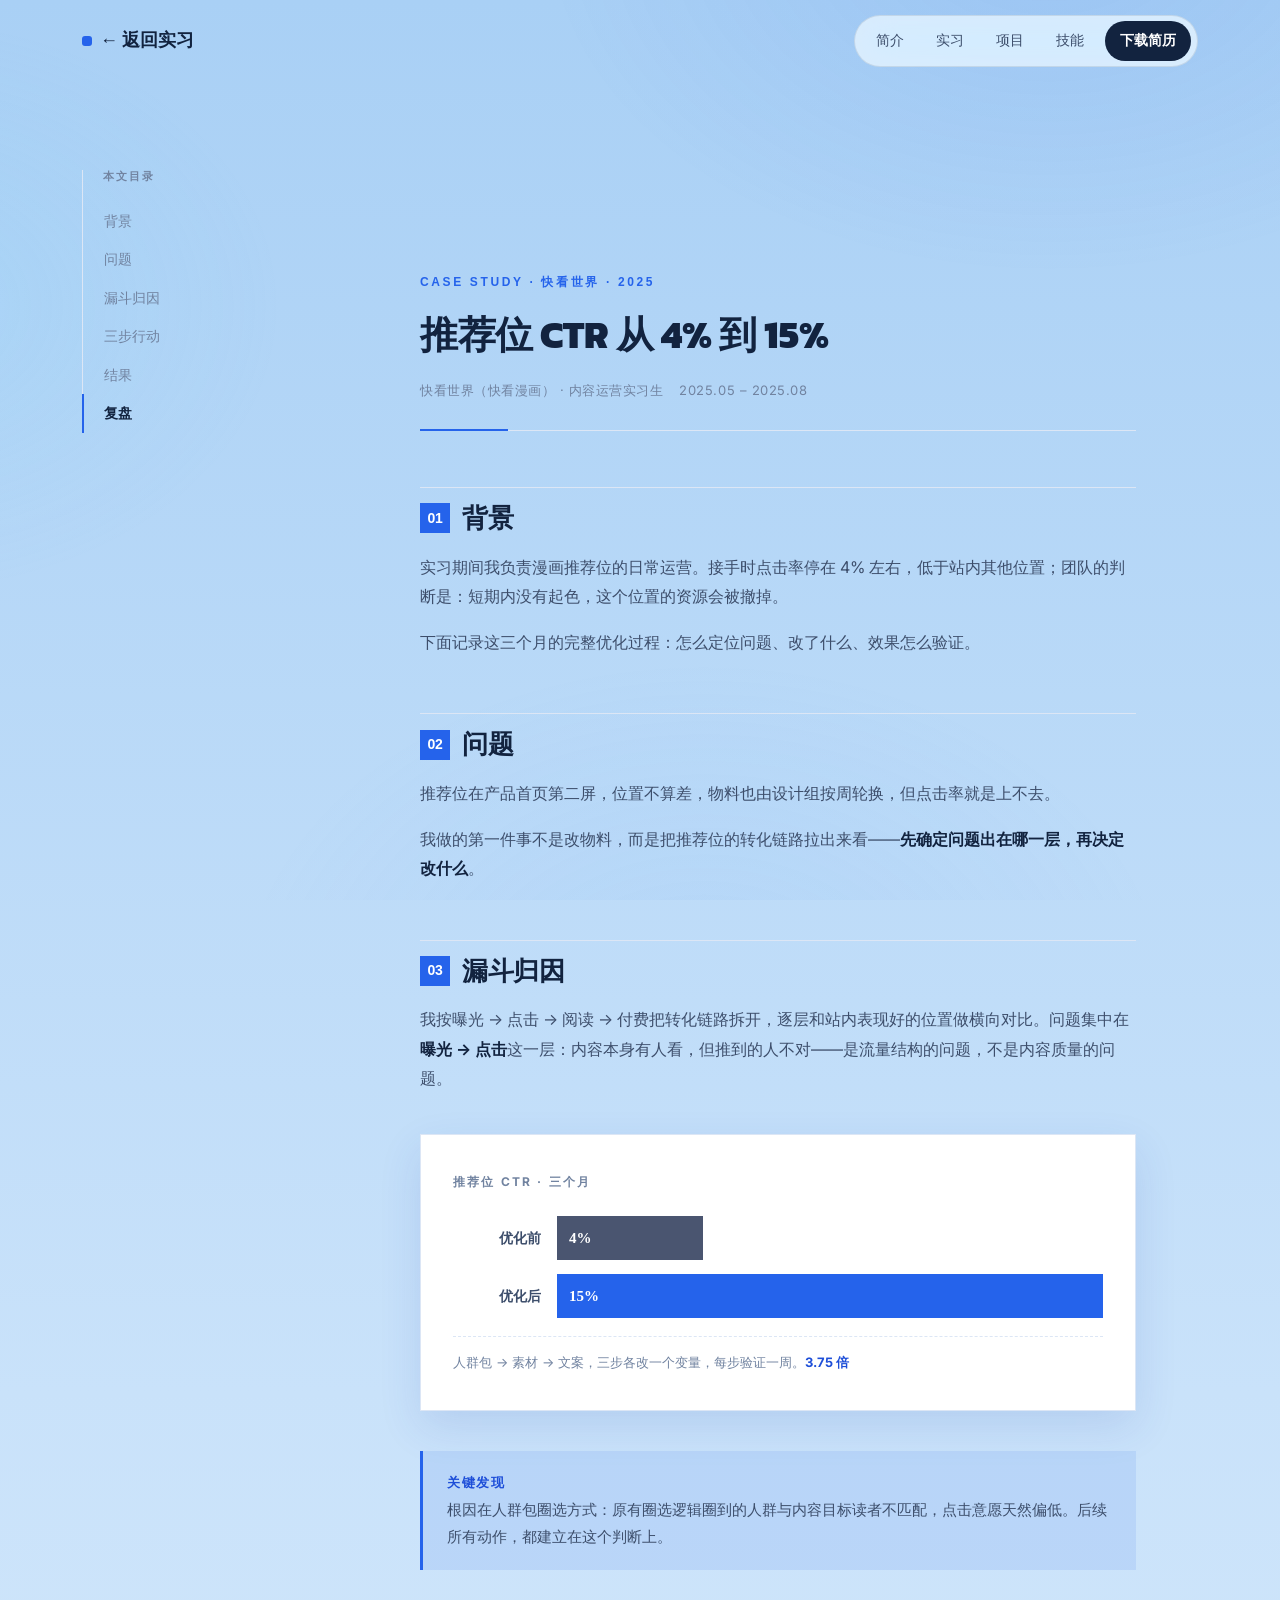
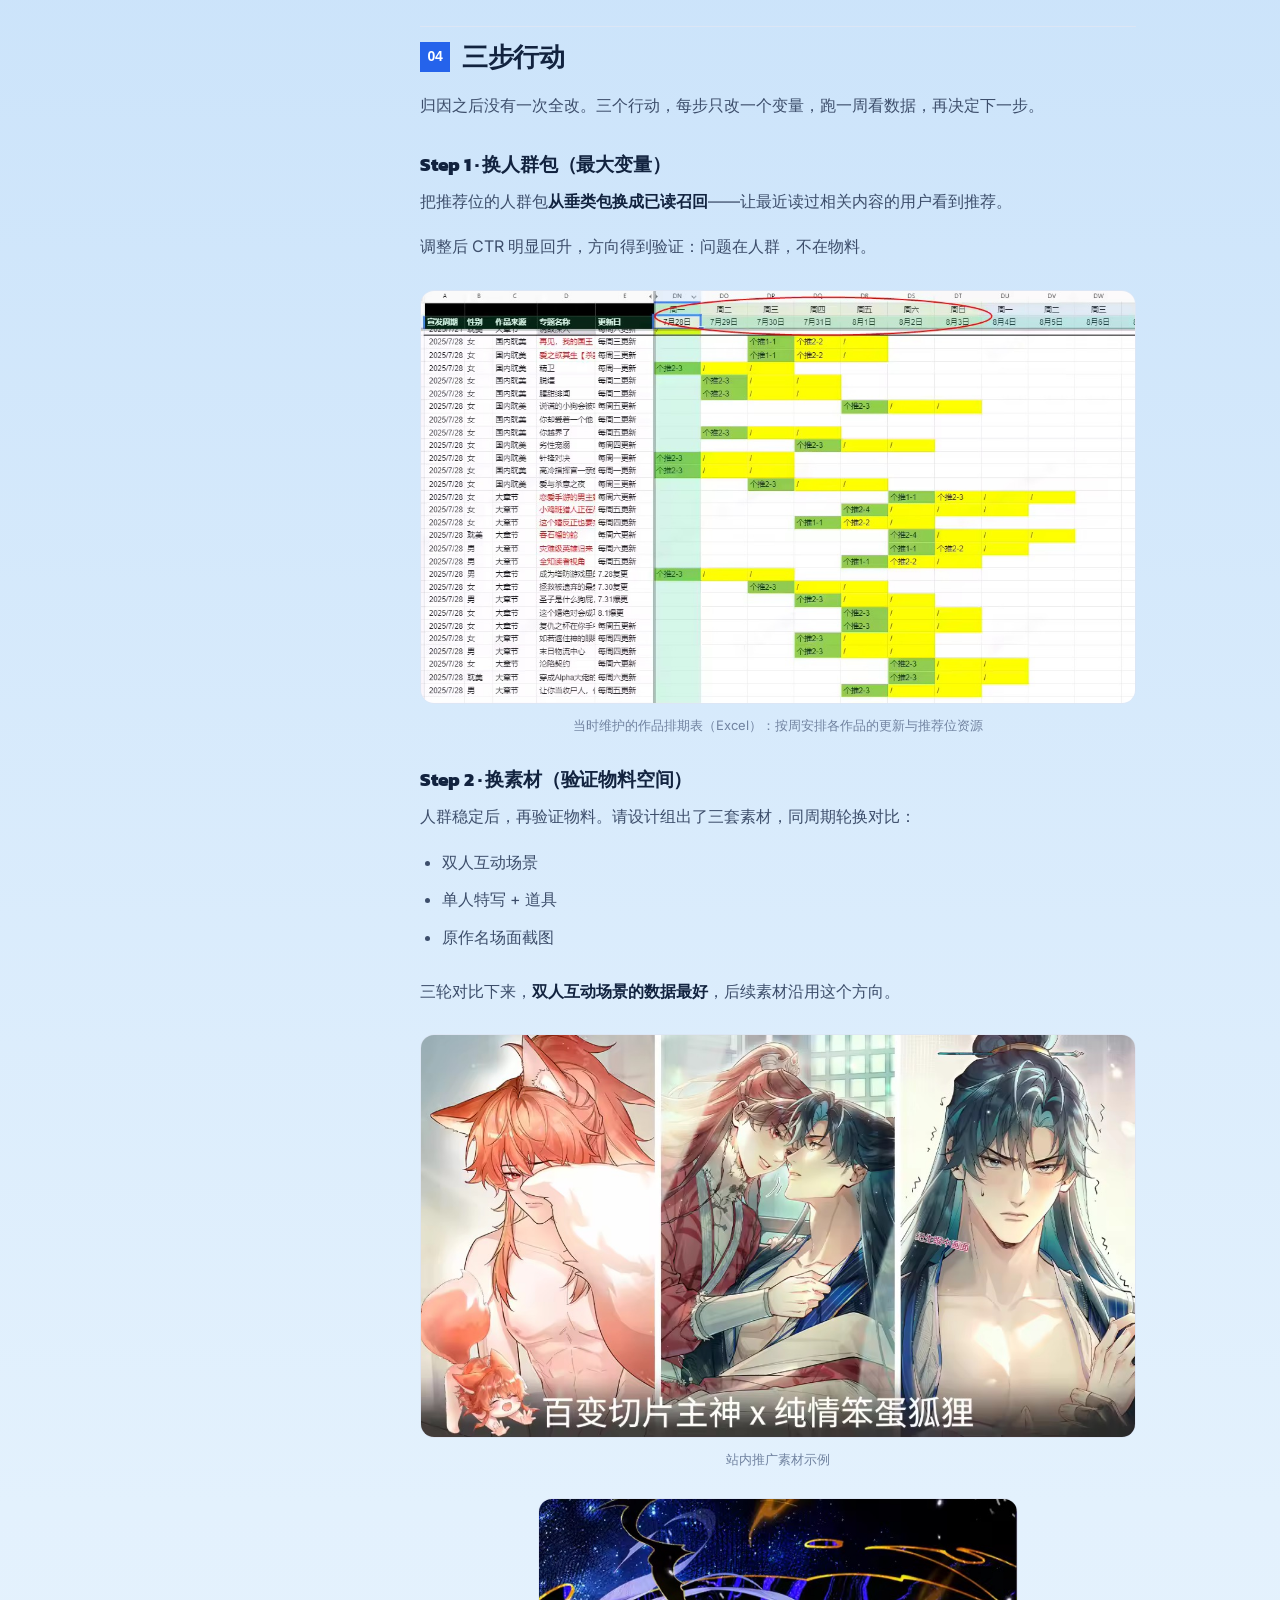
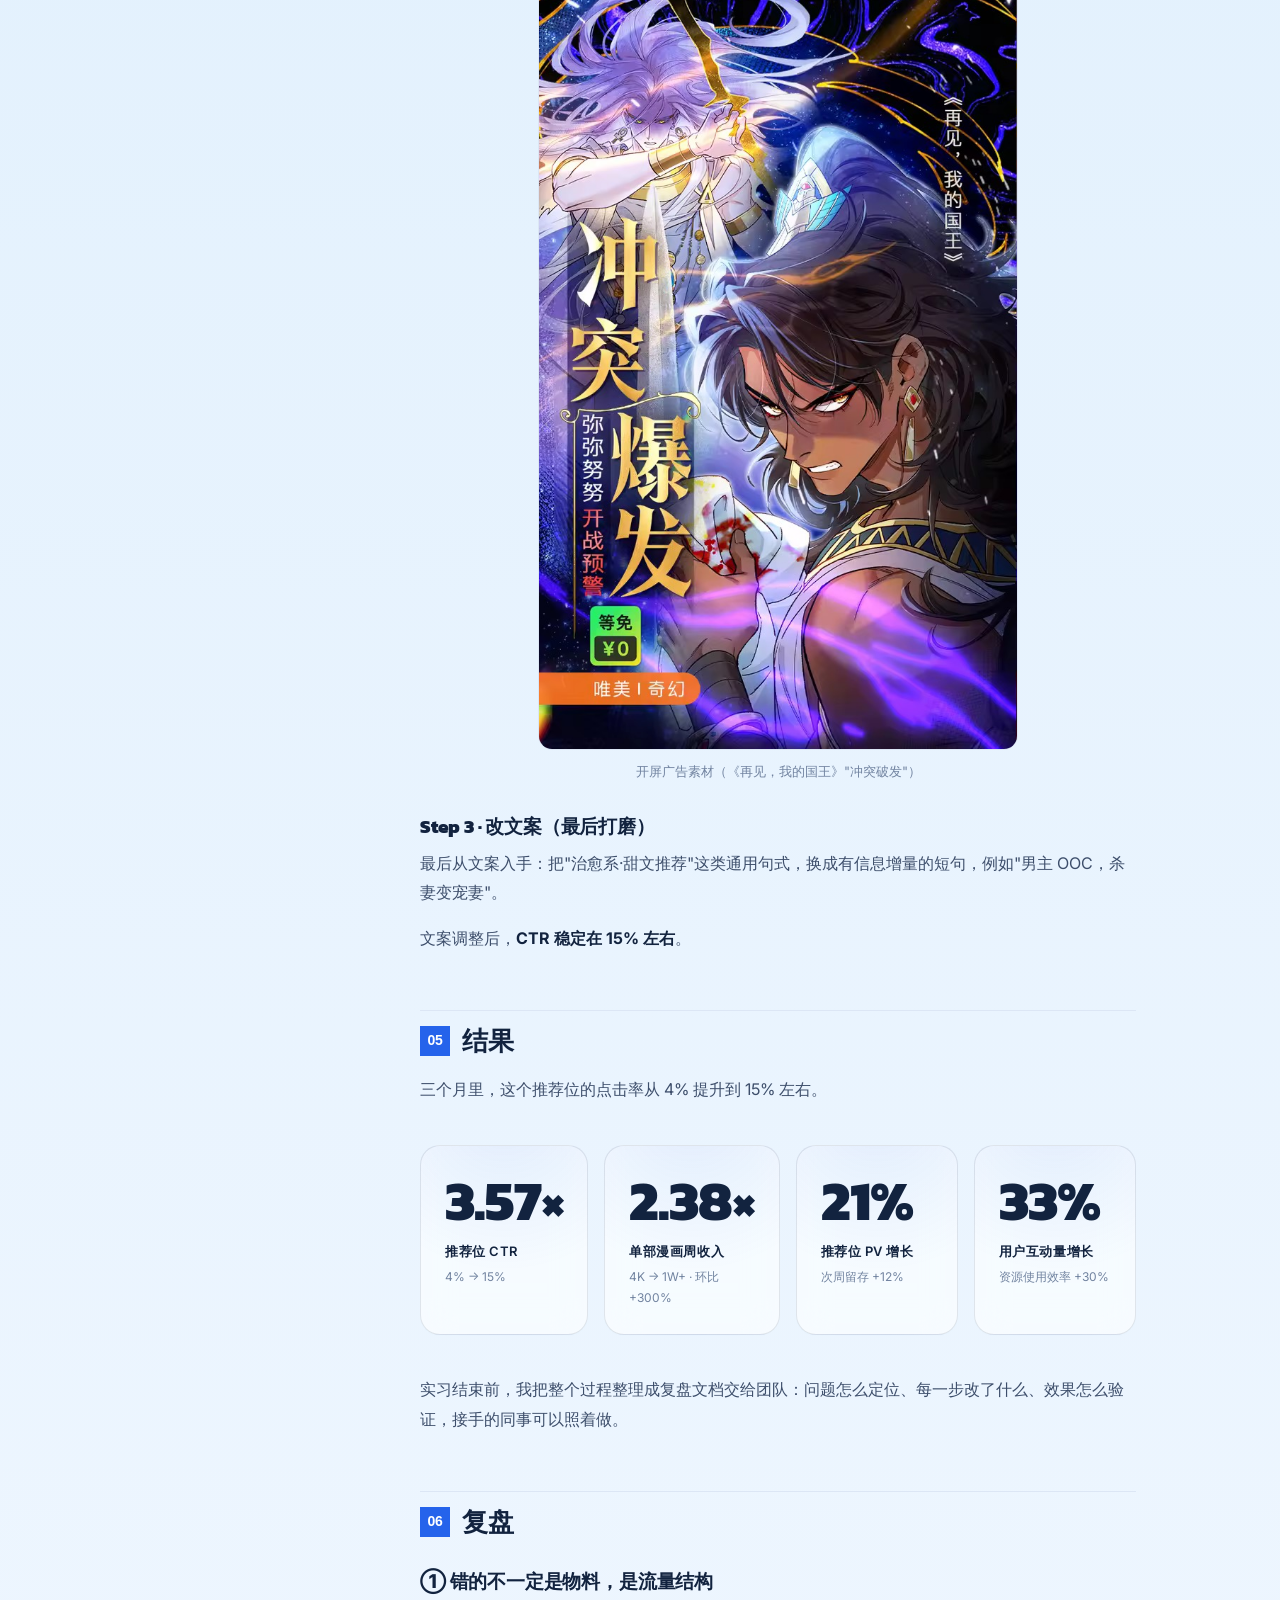
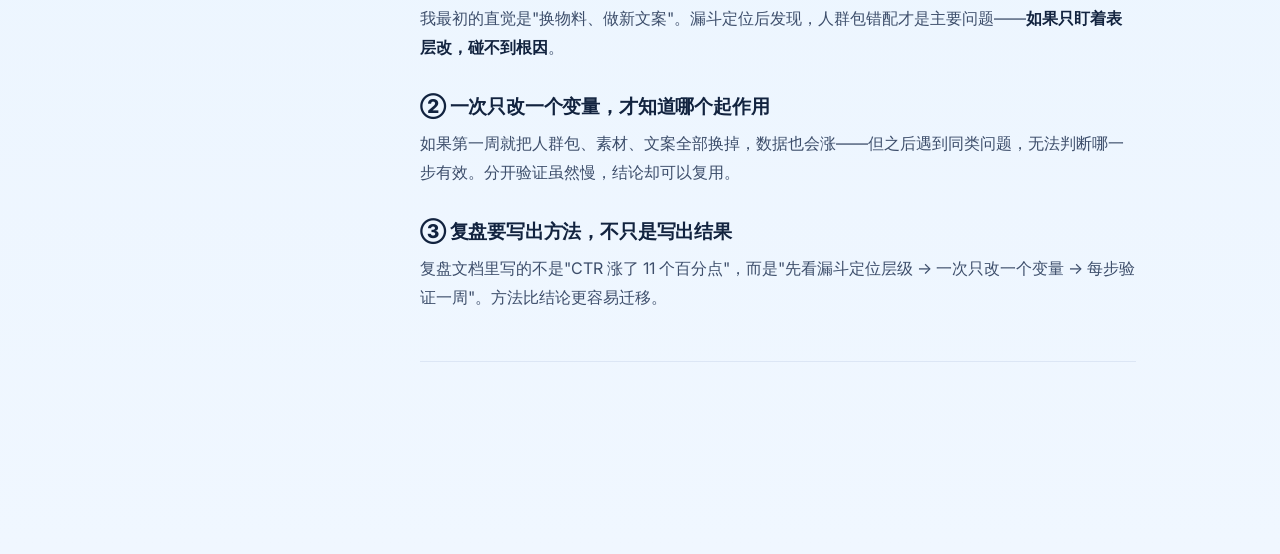
==== case-kuaikan.html @ 44ec9beb "Add files via upload" ====
<!DOCTYPE html>
<html lang="zh-CN">
<head>
<meta charset="UTF-8">
<meta name="viewport" content="width=device-width,initial-scale=1.0">
<title>快看 Case Study · 郭凯轩</title>
<meta name="description" content="把推荐位 CTR 从 4% 拉到 15%——完整的归因逻辑、三步行动与结果。">
<link rel="stylesheet" href="styles.css">
</head>
<body>

<div class="progress"><div class="progress-bar"></div></div>

<nav class="nav">
  <div class="wrap nav-inner">
    <a href="index.html#work" class="brand brand-back" title="返回实习">← 返回实习</a>
    <button class="menu-btn" aria-label="菜单">≡</button>
    <div class="nav-links">
      <a href="index.html">简介</a>
      <a href="index.html#work">实习</a>
      <a href="index.html#works">项目</a>
      <a href="index.html#skill">技能</a>
      <a href="resume/郭凯轩-武汉大学-27届.pdf" download>下载简历</a>
    </div>
  </div>
</nav>

<div class="article-with-aside">
  <aside class="toc">
    <h4>本文目录</h4>
    <a href="#context">背景</a>
    <a href="#problem">问题</a>
    <a href="#funnel">漏斗归因</a>
    <a href="#actions">三步行动</a>
    <a href="#result">结果</a>
    <a href="#reflection">复盘</a>
  </aside>

  <article class="article">
    <header>
      <span class="eyebrow">Case Study · 快看世界 · 2025</span>
      <h1>推荐位 CTR 从 4% 到 15%</h1>
      <div class="meta">
        <span>快看世界（快看漫画） · 内容运营实习生</span>
        <span>2025.05 – 2025.08</span>
      </div>
    </header>

    <section id="context">
      <h2><span class="section-num">01</span>背景</h2>
      <p>实习期间我负责漫画推荐位的日常运营。接手时点击率停在 4% 左右，低于站内其他位置；团队的判断是：短期内没有起色，这个位置的资源会被撤掉。</p>
      <p>下面记录这三个月的完整优化过程：怎么定位问题、改了什么、效果怎么验证。</p>
    </section>

    <section id="problem">
      <h2><span class="section-num">02</span>问题</h2>
      <p>推荐位在产品首页第二屏，位置不算差，物料也由设计组按周轮换，但点击率就是上不去。</p>
      <p>我做的第一件事不是改物料，而是把推荐位的转化链路拉出来看——<strong>先确定问题出在哪一层，再决定改什么</strong>。</p>
    </section>

    <section id="funnel">
      <h2><span class="section-num">03</span>漏斗归因</h2>
      <p>我按曝光 → 点击 → 阅读 → 付费把转化链路拆开，逐层和站内表现好的位置做横向对比。问题集中在<strong>曝光 → 点击</strong>这一层：内容本身有人看，但推到的人不对——是流量结构的问题，不是内容质量的问题。</p>

      <div class="ctr-visual reveal">
        <div class="ctr-title">推荐位 CTR · 三个月</div>
        <div class="ctr-row">
          <div class="ctr-label">优化前</div>
          <div class="ctr-track"><div class="ctr-bar before"><span>4%</span></div></div>
        </div>
        <div class="ctr-row">
          <div class="ctr-label">优化后</div>
          <div class="ctr-track"><div class="ctr-bar after"><span>15%</span></div></div>
        </div>
        <div class="ctr-note">人群包 → 素材 → 文案，三步各改一个变量，每步验证一周。<b>3.75 倍</b></div>
      </div>

      <div class="callout">
        <strong>关键发现</strong>
        根因在人群包圈选方式：原有圈选逻辑圈到的人群与内容目标读者不匹配，点击意愿天然偏低。后续所有动作，都建立在这个判断上。
      </div>
    </section>

    <section id="actions">
      <h2><span class="section-num">04</span>三步行动</h2>
      <p>归因之后没有一次全改。三个行动，每步只改一个变量，跑一周看数据，再决定下一步。</p>

      <h3>Step 1 · 换人群包（最大变量）</h3>
      <p>把推荐位的人群包<strong>从垂类包换成已读召回</strong>——让最近读过相关内容的用户看到推荐。</p>
      <p>调整后 CTR 明显回升，方向得到验证：问题在人群，不在物料。</p>
      <div class="figure">
        <img src="assets/kuikan-excel.jpg" alt="作品排期表" data-zoom>
        <figcaption>当时维护的作品排期表（Excel）：按周安排各作品的更新与推荐位资源</figcaption>
      </div>

      <h3>Step 2 · 换素材（验证物料空间）</h3>
      <p>人群稳定后，再验证物料。请设计组出了三套素材，同周期轮换对比：</p>
      <ul>
        <li>双人互动场景</li>
        <li>单人特写 + 道具</li>
        <li>原作名场面截图</li>
      </ul>
      <p>三轮对比下来，<strong>双人互动场景的数据最好</strong>，后续素材沿用这个方向。</p>
      <div class="figure">
        <img src="assets/kuikan-1.jpg" alt="站内推广素材示例" data-zoom>
        <figcaption>站内推广素材示例</figcaption>
      </div>
      <div class="figure narrow">
        <img src="assets/kuikan-4.jpg" alt="开屏广告素材" data-zoom>
        <figcaption>开屏广告素材（《再见，我的国王》"冲突破发"）</figcaption>
      </div>

      <h3>Step 3 · 改文案（最后打磨）</h3>
      <p>最后从文案入手：把"治愈系·甜文推荐"这类通用句式，换成有信息增量的短句，例如"男主 OOC，杀妻变宠妻"。</p>
      <p>文案调整后，<strong>CTR 稳定在 15% 左右</strong>。</p>
    </section>

    <section id="result">
      <h2><span class="section-num">05</span>结果</h2>
      <p>三个月里，这个推荐位的点击率从 4% 提升到 15% 左右。</p>

      <div class="metrics reveal" style="margin:40px 0">
        <div class="metric">
          <div class="num"><span class="count" data-target="3.75" data-suffix="×">0</span></div>
          <div class="label">推荐位 CTR</div>
          <div class="sub">4% → 15%</div>
        </div>
        <div class="metric">
          <div class="num"><span class="count" data-target="2.5" data-suffix="×">0</span></div>
          <div class="label">单部漫画周收入</div>
          <div class="sub">4K → 1W+ · 环比 +300%</div>
        </div>
        <div class="metric">
          <div class="num"><span class="count" data-target="22" data-suffix="%">0</span></div>
          <div class="label">推荐位 PV 增长</div>
          <div class="sub">次周留存 +12%</div>
        </div>
        <div class="metric">
          <div class="num"><span class="count" data-target="35" data-suffix="%">0</span></div>
          <div class="label">用户互动量增长</div>
          <div class="sub">资源使用效率 +30%</div>
        </div>
      </div>

      <p>实习结束前，我把整个过程整理成复盘文档交给团队：问题怎么定位、每一步改了什么、效果怎么验证，接手的同事可以照着做。</p>
    </section>

    <section id="reflection">
      <h2><span class="section-num">06</span>复盘</h2>

      <h3>① 错的不一定是物料，是流量结构</h3>
      <p>我最初的直觉是"换物料、做新文案"。漏斗定位后发现，人群包错配才是主要问题——<strong>如果只盯着表层改，碰不到根因</strong>。</p>

      <h3>② 一次只改一个变量，才知道哪个起作用</h3>
      <p>如果第一周就把人群包、素材、文案全部换掉，数据也会涨——但之后遇到同类问题，无法判断哪一步有效。分开验证虽然慢，结论却可以复用。</p>

      <h3>③ 复盘要写出方法，不只是写出结果</h3>
      <p>复盘文档里写的不是"CTR 涨了 11 个百分点"，而是"先看漏斗定位层级 → 一次只改一个变量 → 每步验证一周"。方法比结论更容易迁移。</p>

      <hr class="hr">
    </section>
  </article>
</div>

<!-- Lightbox -->
<div class="lb" id="lightbox">
  <button class="lb-close" aria-label="关闭">×</button>
  <img id="lightbox-img" src="" alt="">
</div>

<script src="script.js"></script>
</body>
</html>
---- styles.css ----
/* 郭凯轩 作品集 · 暗色高端风 v3（参考 dark portfolio：#0C0C0C + 亮蓝强调 + 毛玻璃弹窗） */
@import url('https://fonts.googleapis.com/css2?family=Inter:wght@300;400;500;600;700;800;900&family=Kanit:wght@600;700;800;900&family=Instrument+Serif:ital@0;1&display=swap');
@property --beam-angle{syntax:'<angle>';initial-value:0deg;inherits:false}
:root{
  --paper:#0C0C0C;
  --paper-2:#141416;
  --card:#141416;
  --card-border:#26262A;
  --ink:#F3F4F6;
  --ink-soft:#C9CED6;
  --muted:#9CA3AF;
  --rule:#26262A;
  --rule-strong:#3A3D45;
  --accent:#3B82F6;
  --accent-ink:#8AB4F8;
  --accent-soft:rgba(59,130,246,.12);
  --highlight:rgba(59,130,246,.28);
  --shadow:0 16px 40px rgba(0,0,0,.55);
  --max:1180px;
  --serif: Georgia, 'Times New Roman', 'Songti SC', 'STSong', 'SimSun', serif;
  --sans: -apple-system, BlinkMacSystemFont, 'PingFang SC', 'Microsoft YaHei', 'Segoe UI', Roboto, sans-serif;
}
*{box-sizing:border-box;margin:0;padding:0}
html{scroll-behavior:smooth}
body{
  font-family:var(--sans);
  color:var(--ink);
  background:var(--paper);
  line-height:1.75;
  font-size:16px;
  -webkit-font-smoothing:antialiased;
  text-rendering:optimizeLegibility;
}
a{color:inherit;text-decoration:none}
img{display:block;max-width:100%}
::selection{background:var(--highlight);color:#fff}

/* 渐变大标题（kinetic typography） */
.gradient-heading{
  background:linear-gradient(180deg,#FFFFFF 0%,#8A99AD 100%);
  -webkit-background-clip:text;background-clip:text;
  -webkit-text-fill-color:transparent;color:transparent;
}

/* ─── 排版（中文字号收敛） ─── */
h1,h2,h3,h4{font-family:var(--serif);font-weight:700;line-height:1.25;color:var(--ink);letter-spacing:.01em}
h1{font-size:44px}
h2{font-size:30px}
h3{font-size:20px}
h4{font-size:17px;font-weight:600;letter-spacing:.02em}
p{margin:0 0 1em}
.eyebrow{font-family:var(--sans);font-size:12px;letter-spacing:.22em;text-transform:uppercase;color:var(--accent);font-weight:600}
.section-num{
  display:inline-flex;align-items:center;justify-content:center;
  width:28px;height:28px;background:var(--accent);color:#fff;
  font-family:var(--sans);font-size:13px;font-weight:700;
  margin-right:12px;vertical-align:2px;flex-shrink:0;
}
.article h2 .section-num{width:30px;height:30px;font-size:14px}
.hr{height:1px;background:var(--rule);border:0;margin:48px 0}
.footnote{font-size:13px;color:var(--muted);line-height:1.6}
em.k{font-style:normal;background:var(--highlight);padding:0 4px}

/* ─── 容器 ─── */
.wrap{max-width:var(--max);margin:0 auto;padding:0 32px}
.section{padding:88px 0}
.section-tight{padding:56px 0}

/* ─── 导航 ─── */
.nav{
  position:sticky;top:0;z-index:100;
  background:rgba(250,249,246,.92);
  backdrop-filter:saturate(160%) blur(10px);
  -webkit-backdrop-filter:saturate(160%) blur(10px);
  border-bottom:1px solid var(--rule);
}
.nav-inner{display:flex;align-items:center;justify-content:space-between;height:60px}
.brand{font-family:var(--serif);font-size:18px;font-weight:700;letter-spacing:-0.01em;display:flex;align-items:center;gap:8px}
.brand::before{content:'';width:10px;height:10px;background:var(--accent);display:inline-block}
.brand small{font-family:var(--sans);font-size:11px;color:var(--muted);letter-spacing:.2em;text-transform:uppercase;font-weight:500}
.nav-links{display:flex;align-items:center;gap:4px}
.nav-links a,.nav-links .resume-btn{
  font-size:14px;padding:8px 14px;color:var(--ink-soft);
  border-bottom:2px solid transparent;transition:all .15s;
  font-family:var(--sans);background:transparent;cursor:pointer;
}
.nav-links a:hover,.nav-links a.active{color:var(--ink);border-bottom-color:var(--accent)}
.nav-links .resume-btn:hover{color:var(--accent)}
.dropdown{position:relative}
.dropdown-menu{
  position:absolute;top:100%;right:0;min-width:200px;
  background:#fff;border:1px solid var(--rule);
  padding:8px 0;display:none;box-shadow:var(--shadow);
}
.dropdown:hover .dropdown-menu,.dropdown.open .dropdown-menu{display:block}
.dropdown-menu a{display:flex;justify-content:space-between;padding:10px 16px;font-size:14px;color:var(--ink-soft);border:0}
.dropdown-menu a:hover{background:var(--paper-2);color:var(--ink)}
.dropdown-menu small{color:var(--muted)}
.menu-btn{display:none;font-size:22px;background:transparent;border:0;color:var(--ink);cursor:pointer;padding:8px}

/* ─── Hero ─── */
.hero{padding:104px 0 72px;position:relative;overflow:hidden}
/* 光影：右上淡蓝光晕 + 左下细网格线 */
.hero::before{
  content:'';position:absolute;top:-180px;right:-120px;width:560px;height:560px;
  background:radial-gradient(circle,rgba(29,78,216,.10) 0%,rgba(29,78,216,.04) 45%,transparent 70%);
  pointer-events:none;
}
.hero::after{
  content:'';position:absolute;bottom:0;left:0;width:300px;height:200px;
  background-image:linear-gradient(var(--rule) 1px,transparent 1px),linear-gradient(90deg,var(--rule) 1px,transparent 1px);
  background-size:28px 28px;opacity:.5;pointer-events:none;
  mask-image:linear-gradient(45deg,#000,transparent 75%);
  -webkit-mask-image:linear-gradient(45deg,#000,transparent 75%);
}
.hero-grid{display:grid;grid-template-columns:1.4fr 1fr;gap:80px;align-items:end;position:relative;z-index:1}
.hero h1{font-size:64px;line-height:1.12;margin:18px 0 24px}
.hero h1 em{font-style:normal;color:var(--accent)}
.hero-lead{font-size:18px;color:var(--ink-soft);max-width:560px;line-height:1.7}
.hero-meta{display:flex;flex-wrap:wrap;gap:24px;margin-top:40px;font-size:13px;color:var(--muted)}
.hero-meta span{display:flex;align-items:center;gap:6px}
.hero-dot{width:6px;height:6px;background:var(--accent);display:inline-block}
.hero-photo{
  aspect-ratio:3/4;background:#fff;
  border:1px solid var(--rule);
  position:relative;z-index:1;
}
/* 色块：照片右下偏移的蓝色块 */
.hero-photo::after{content:'';position:absolute;right:-14px;bottom:-14px;width:56%;height:56%;background:var(--accent-soft);border:1px solid rgba(29,78,216,.25);z-index:-1}
.hero-photo img{width:100%;height:100%;object-fit:contain;background:#fff}
.hero-photo .caption{position:absolute;left:12px;bottom:12px;font-size:11px;letter-spacing:.18em;text-transform:uppercase;color:#fff;background:rgba(28,28,28,.72);padding:4px 8px;z-index:3}

/* ─── Hero 大字排版（参考 massive title 风格） ─── */
.hero-hi{text-align:center;font-size:13px;letter-spacing:.14em;color:var(--muted);margin-bottom:10px}
.hero-massive{position:relative;text-align:center;padding-bottom:130px;margin-top:8px}
.hero-massive h1{margin:0;line-height:1;letter-spacing:-.02em;font-weight:900}
.hm-solid{display:block;font-size:clamp(40px,7.2vw,92px);color:var(--ink);position:relative;z-index:3}
.hm-outline{display:block;font-size:clamp(40px,7.2vw,92px);color:transparent;-webkit-text-stroke:2px rgba(28,28,28,.5);position:relative;z-index:1;margin-top:4px}
.hm-photo-wrap{position:absolute;left:0;right:0;bottom:-24px;display:flex;justify-content:center;z-index:4}
.hero-massive .hero-photo{width:clamp(200px,22vw,280px);margin:0}
.hero-massive .hero-photo::after{display:none}
.hero-massive .hero-photo .caption{display:none}
.hero-sides{display:grid;grid-template-columns:1fr auto 1fr;gap:32px;align-items:end;margin-top:56px}
.hs-label{display:block;font-family:var(--sans);font-size:11px;letter-spacing:.18em;text-transform:uppercase;color:var(--accent);font-weight:700;margin-bottom:10px}
.hs-col p{font-size:14px;color:var(--ink-soft);line-height:1.75}
.hs-right{text-align:right}
.hs-cta{display:flex;gap:12px;padding-bottom:2px}
.btn-solid{display:inline-block;padding:12px 26px;background:var(--ink);color:#fff;font-size:14px;font-weight:600;text-decoration:none;transition:all .2s}
.btn-solid:hover{background:var(--accent);border-color:var(--accent)}
.btn-ghost{display:inline-block;padding:12px 26px;border:1px solid var(--ink);color:var(--ink);font-size:14px;font-weight:600;text-decoration:none;transition:all .2s;background:#fff}
.btn-ghost:hover{background:var(--ink);color:#fff}
@media(max-width:900px){
  .hero-massive{padding-bottom:0}
  .hm-photo-wrap{position:static;margin-top:8px}
  .hero-massive .hero-photo{margin:0 auto}
  .hero-sides{grid-template-columns:1fr;gap:20px;margin-top:40px;justify-items:center;text-align:center}
  .hs-right{text-align:center}
}

/* ─── 数据卡片 ─── */
.metrics{display:grid;grid-template-columns:repeat(4,1fr);gap:0;border-top:2px solid var(--ink);border-bottom:1px solid var(--rule);margin:0;background:linear-gradient(180deg,rgba(29,78,216,.035),transparent 70%)}
.metric{padding:28px 24px;border-right:1px solid var(--rule)}
.metric:last-child{border-right:0}
.metric .num{font-family:var(--serif);font-size:52px;font-weight:700;line-height:1;color:var(--ink);letter-spacing:-0.02em}
.metric .num sup{font-size:22px;color:var(--accent);margin-left:2px;font-weight:600}
.metric .label{font-size:13px;color:var(--ink);margin-top:12px;letter-spacing:.04em;font-weight:600}
.metric .sub{font-size:12px;color:var(--muted);margin-top:4px}

/* ─── 章节标题 ─── */
.sec-head{margin-bottom:48px;display:grid;grid-template-columns:auto 1fr;gap:48px;align-items:end}
.sec-head .left{border-top:2px solid var(--ink);padding-top:18px;min-width:200px;position:relative}
.sec-head .left::before{content:'';position:absolute;top:-2px;left:0;width:64px;height:2px;background:var(--accent)}
.sec-head .left .eyebrow{display:block;margin-bottom:6px;color:var(--muted)}
.sec-head h2{font-size:34px;margin:0}
.sec-head .desc{color:var(--ink-soft);font-size:15px;max-width:520px}

/* ─── 时间线 ─── */
.timeline{border-top:1px solid var(--rule)}
.tl-item{display:grid;grid-template-columns:170px 1fr;gap:48px;padding:32px 0;border-bottom:1px solid var(--rule);position:relative}
.tl-item::before{content:'';position:absolute;left:0;top:0;bottom:-1px;width:3px;background:transparent;transition:background .25s}
.tl-item:hover::before{background:var(--accent)}
.tl-item .when{font-family:var(--serif);color:var(--muted);font-size:14px}
.tl-item .when strong{color:var(--ink);font-weight:600;display:block;font-size:16px}
.tl-item h3{margin-bottom:8px;font-size:21px}
.tl-item .role{font-size:13px;color:var(--accent);letter-spacing:.04em;margin-bottom:12px;font-weight:600}
.tl-item p{color:var(--ink-soft);font-size:15px}
.tl-cta{display:inline-flex;align-items:center;gap:8px;margin-top:14px;padding:9px 18px;border:1px solid var(--ink);background:#fff;font-size:13px;font-weight:600;color:var(--ink);font-family:var(--sans);transition:all .2s;cursor:pointer}
.tl-cta::after{content:'→';color:var(--accent);transition:transform .2s}
.tl-cta:hover{background:var(--ink);color:#fff}
.tl-cta:hover::after{color:#fff;transform:translateX(3px)}

/* ─── 弹窗浮层（卡片式内容） ─── */
.modal{position:fixed;inset:0;background:rgba(28,28,28,.55);z-index:210;display:none;align-items:center;justify-content:center;padding:24px}
.modal.open{display:flex}
.modal-card{background:var(--paper);border:1px solid var(--rule-strong);max-width:860px;width:100%;max-height:86vh;overflow-y:auto;box-shadow:0 24px 64px rgba(0,0,0,.28);position:relative}
.modal-close{position:absolute;top:14px;right:14px;width:36px;height:36px;border:1px solid var(--rule);background:#fff;font-size:18px;line-height:1;cursor:pointer;color:var(--ink);z-index:2;transition:all .15s}
.modal-close:hover{background:var(--ink);color:#fff}
.modal-head{padding:30px 34px 20px;border-bottom:1px solid var(--rule);padding-right:70px}
.modal-head .tag{font-size:11px;letter-spacing:.16em;text-transform:uppercase;color:var(--accent);font-weight:700}
.modal-head h3{font-size:23px;margin-top:8px;line-height:1.35}
.modal-body{padding:26px 34px 32px}
.m-label{margin:26px 0 10px;font-size:11px;letter-spacing:.16em;text-transform:uppercase;color:var(--accent);font-weight:700}
.modal-body>.m-label:first-child{margin-top:0}
.m-label + .m-grid{margin-top:0}
.m-card.wide{grid-column:1/-1}
.m-grid{display:grid;grid-template-columns:repeat(2,1fr);gap:12px}
.m-grid + .m-grid{margin-top:12px}
.m-card{border:1px solid var(--rule);background:#fff;padding:16px 18px}
.m-card .n{font-family:var(--serif);font-size:25px;font-weight:700;color:var(--accent);line-height:1.15;letter-spacing:-0.01em}
.m-card .t{font-size:14px;font-weight:600;margin-top:6px}
.m-card .d{font-size:12.5px;color:var(--muted);margin-top:4px;line-height:1.65}
.m-img{border:1px solid var(--rule);margin-bottom:16px;background:#fff}
.m-img img{width:100%;display:block}
.m-imgs{display:grid;grid-template-columns:repeat(2,minmax(0,1fr));gap:12px;margin:14px auto 0;max-width:740px}
.m-imgs .m-img{margin:0}
.m-imgs .m-img img{height:300px;object-fit:cover;object-position:top}
.m-cap{font-size:12px;color:var(--muted);padding:10px 12px;line-height:1.65}
/* 弹窗内轮播 */
.m-carousel{position:relative;border:1px solid var(--rule);background:#fff;margin-top:14px}
.mc-viewport{overflow:hidden}
.mc-track{display:flex;transition:transform .45s ease;will-change:transform}
.mc-slide{min-width:100%;display:flex;flex-direction:column;align-items:center}
.mc-slide img{max-width:100%;height:min(56vh,480px);object-fit:contain;padding:12px 12px 0}
.mc-cap{font-size:12px;color:var(--muted);padding:10px 14px;line-height:1.65;text-align:center;width:100%;box-sizing:border-box}
.mc-btn{position:absolute;top:45%;transform:translateY(-50%);width:36px;height:36px;border:1px solid var(--rule-strong);background:#fff;cursor:pointer;font-size:15px;line-height:1;color:var(--ink);z-index:2;transition:all .15s}
.mc-btn:hover{background:var(--ink);color:#fff}
.mc-prev{left:10px}
.mc-next{right:10px}
.mc-ind{position:absolute;top:10px;left:10px;background:rgba(28,28,28,.72);color:#fff;font-size:11px;letter-spacing:.08em;padding:3px 9px;z-index:2}
.m-note{font-size:12px;color:var(--muted);margin-top:18px;border-top:1px dashed var(--rule);padding-top:12px;line-height:1.7}
@media(max-width:640px){.m-grid{grid-template-columns:1fr}.m-imgs{grid-template-columns:1fr}.m-imgs .m-img img{height:auto}.mc-slide img{height:44vh}.modal-head,.modal-body{padding-left:22px;padding-right:22px}}

/* ─── 作品导航大卡 ─── */
.work-nav{display:grid;grid-template-columns:repeat(3,1fr);gap:0;border-top:1px solid var(--rule)}
.work-card{
  display:flex;flex-direction:column;justify-content:space-between;
  padding:32px 28px;border-right:1px solid var(--rule);border-bottom:1px solid var(--rule);
  transition:background .2s,box-shadow .25s,transform .25s;color:inherit;cursor:pointer;
  min-height:240px;position:relative;background:var(--paper);
}
.work-card::before{content:'';position:absolute;top:0;left:0;right:0;height:3px;background:var(--accent);transform:scaleX(0);transform-origin:left;transition:transform .3s}
.work-card:nth-child(3n){border-right:0}
.work-card:hover{background:#fff;box-shadow:var(--shadow);transform:translateY(-3px);z-index:2}
.work-card:hover::before{transform:scaleX(1)}
.work-card .tag{font-size:11px;letter-spacing:.16em;text-transform:uppercase;color:var(--accent);font-weight:700}
.work-card h3{font-size:20px;margin:14px 0 8px;line-height:1.4}
.work-card .desc{font-size:14px;color:var(--muted);line-height:1.65}
.work-card .go{margin-top:auto;padding-top:20px;font-size:13px;color:var(--accent);font-weight:600;display:flex;align-items:center;gap:8px}
.work-card .go::after{content:'→';transition:transform .2s}
.work-card:hover .go::after{transform:translateX(4px)}

/* ─── 方法论 ─── */
.method-grid{display:grid;grid-template-columns:repeat(3,1fr);gap:0;border-top:1px solid var(--rule)}
.method{padding:28px 24px;border-right:1px solid var(--rule);border-bottom:1px solid var(--rule);transition:background .2s}
.method:hover{background:var(--paper-2)}
.method:nth-child(3n){border-right:0}
.method .n{font-family:var(--serif);font-size:28px;color:var(--accent);font-weight:700;line-height:1}
.method h3{font-size:17px;margin:12px 0 8px}
.method p{font-size:14px;color:var(--ink-soft);line-height:1.65}

/* ─── 联系页脚 ─── */
.contact{background:var(--ink);color:#faf9f6;padding:88px 0;position:relative;overflow:hidden}
.contact::before{content:'';position:absolute;top:-160px;right:-100px;width:480px;height:480px;background:radial-gradient(circle,rgba(29,78,216,.35) 0%,transparent 65%);pointer-events:none}
.contact h2{color:#faf9f6;font-size:40px;line-height:1.2;position:relative}
.contact .lead{font-size:16px;opacity:.7;margin:20px 0 40px;max-width:540px;position:relative}
.contact .links{display:flex;flex-wrap:wrap;gap:14px;position:relative}
.contact .links a{border:1px solid rgba(250,249,246,.3);padding:13px 22px;font-size:14px;transition:all .2s}
.contact .links a:hover{background:#faf9f6;color:var(--ink);border-color:#faf9f6}

/* ─── 滚动显现 ─── */
.reveal{opacity:0;transform:translateY(20px);transition:opacity .6s ease,transform .6s ease}
.reveal.in{opacity:1;transform:none}

/* ─── 长文章（Case / GDD） ─── */
.article{max-width:780px;margin:0 auto;padding:96px 32px 72px}
.article header{margin-bottom:48px;padding-bottom:28px;border-bottom:1px solid var(--rule);position:relative}
.article header::after{content:'';position:absolute;bottom:-1px;left:0;width:88px;height:2px;background:var(--accent)}
.article h1{font-size:38px;line-height:1.3;margin:16px 0 20px}
.article .meta{font-size:13px;color:var(--muted);display:flex;flex-wrap:wrap;gap:16px;letter-spacing:.04em}
.article h2{font-size:26px;margin:56px 0 18px;padding-top:14px;border-top:1px solid var(--rule);display:flex;align-items:center}
.article h3{font-size:19px;margin:32px 0 10px}
.article p,.article li{font-size:16px;line-height:1.85;color:var(--ink-soft)}
.article ul,.article ol{margin:0 0 1.5em 1.4em;color:var(--ink-soft)}
.article li{margin-bottom:8px}
.article strong{color:var(--ink)}
.callout{
  background:var(--accent-soft);border-left:3px solid var(--accent);
  padding:20px 24px;margin:28px 0;font-size:15px;line-height:1.75;color:var(--ink-soft);
}
.callout strong{color:var(--accent-ink);display:block;margin-bottom:4px;font-size:13px;letter-spacing:.12em}
.callout.warn{background:var(--paper-2);border-left-color:var(--ink)}
.callout.warn strong{color:var(--ink)}
.figure{margin:28px 0}
.figure img{border:1px solid var(--rule);width:100%}
.figure figcaption{font-size:13px;color:var(--muted);margin-top:10px;text-align:center}

/* ─── CTR 对比图（真实数据可视化） ─── */
.ctr-visual{margin:40px 0;padding:36px 32px;background:#fff;border:1px solid var(--rule);box-shadow:var(--shadow)}
.ctr-visual .ctr-title{font-size:12px;letter-spacing:.18em;text-transform:uppercase;color:var(--muted);font-weight:700;margin-bottom:24px}
.ctr-row{display:grid;grid-template-columns:88px 1fr;gap:16px;align-items:center;margin-bottom:14px}
.ctr-label{font-size:14px;color:var(--ink-soft);font-weight:600;text-align:right}
.ctr-track{background:var(--paper-2);height:44px;position:relative}
.ctr-bar{
  height:100%;display:flex;align-items:center;
  transform:scaleX(0);transform-origin:left;
  transition:transform 1s cubic-bezier(.2,.7,.2,1);
  min-width:56px;
}
.ctr-bar span{color:#fff;font-weight:700;font-size:15px;padding-left:12px;font-family:var(--serif)}
.ctr-bar.before{background:#9aa7c7;width:26.7%}
.ctr-bar.after{background:var(--accent);width:100%;transition-delay:.35s}
.ctr-visual.in .ctr-bar{transform:scaleX(1)}
.ctr-note{margin-top:18px;font-size:13px;color:var(--muted);border-top:1px dashed var(--rule);padding-top:14px}
.ctr-note b{color:var(--accent-ink)}

/* ─── 粘性侧栏 + 进度条 ─── */
.article-with-aside{display:grid;grid-template-columns:220px 1fr;gap:56px;max-width:1180px;margin:0 auto;padding:96px 32px 72px}
.toc{position:sticky;top:84px;align-self:start;border-left:1px solid var(--rule);padding-left:20px}
.toc h4{font-family:var(--sans);font-size:11px;letter-spacing:.18em;text-transform:uppercase;color:var(--muted);margin-bottom:18px;font-weight:700}
.toc a{display:block;padding:7px 0;font-size:14px;color:var(--muted);transition:color .15s;border-left:2px solid transparent;margin-left:-21px;padding-left:20px}
.toc a.active{color:var(--ink);border-left-color:var(--accent);font-weight:600}
.progress{position:fixed;top:60px;left:0;right:0;height:2px;background:transparent;z-index:99}
.progress-bar{height:100%;background:var(--accent);width:0;transition:width .1s}

/* ─── iframe 内嵌（Lovable 原型） ─── */
.embed{position:relative;padding-top:62%;margin:32px 0;border:1px solid var(--rule);background:var(--paper-2);box-shadow:var(--shadow)}
.embed iframe{position:absolute;inset:0;width:100%;height:100%;border:0}
.embed-note{font-size:13px;color:var(--muted);margin-top:-16px;margin-bottom:32px}

/* ─── Lightbox（图集放大查看） ─── */
.lb{position:fixed;inset:0;background:rgba(28,28,28,.94);z-index:200;display:none;align-items:center;justify-content:center;padding:32px;cursor:zoom-out}
.lb.open{display:flex;animation:lbIn .22s ease}
@keyframes lbIn{from{opacity:0}to{opacity:1}}
.lb-fig{margin:0;display:flex;flex-direction:column;align-items:center;gap:16px;max-width:94vw;cursor:default}
.lb-fig>img{cursor:zoom-out}
.lb img{max-width:min(1180px,92vw);max-height:76vh;border-radius:14px;box-shadow:0 30px 80px rgba(0,0,0,.6);background:#0C0C0C}
.lb-fig figcaption{max-width:760px;text-align:center;font-size:13px;line-height:1.75;color:#C9CFD8}
.lb-fig figcaption:empty{display:none}
.lb-count{position:absolute;top:26px;left:32px;font-size:12.5px;color:#9AA2AE;letter-spacing:.1em;font-variant-numeric:tabular-nums}
.lb-count:empty{display:none}
.lb-close{position:absolute;top:20px;right:28px;color:#faf9f6;font-size:32px;cursor:pointer;line-height:1;background:transparent;border:0}
.lb-nav{
  position:absolute;top:50%;transform:translateY(-50%);z-index:5;width:48px;height:48px;border-radius:50%;
  border:1px solid var(--gline);background:rgba(20,20,22,.72);color:#F3F4F6;font-size:17px;cursor:pointer;
  backdrop-filter:blur(14px);-webkit-backdrop-filter:blur(14px);transition:background .2s,border-color .2s;
}
.lb-nav:hover{background:#3B82F6;border-color:#3B82F6}
.lb-nav[hidden]{display:none}
.lb-prev{left:26px}
.lb-next{right:26px}
@media(max-width:760px){
  .lb{padding:14px}
  .lb img{max-height:68vh}
  .lb-nav{width:40px;height:40px}
  .lb-prev{left:6px}.lb-next{right:6px}
  .lb-count{top:16px;left:16px}
  .lb-close{top:12px;right:16px}
}

/* ─── 工具栈 ─── */
.tool-stack{margin:40px 0}
.tool-group{margin-bottom:28px;border-top:1px solid var(--rule);padding-top:22px}
.tool-group h4{font-family:var(--sans);font-size:11px;letter-spacing:.18em;text-transform:uppercase;color:var(--muted);margin-bottom:14px;font-weight:700}
.tool-row{display:flex;flex-wrap:wrap;gap:8px}
.tool{
  display:inline-flex;align-items:center;gap:6px;padding:8px 14px;
  border:1px solid var(--rule);background:#fff;font-size:13px;color:var(--ink);font-weight:500;
  transition:border-color .2s,box-shadow .2s;
}
.tool:hover{border-color:var(--accent);box-shadow:0 4px 12px rgba(29,78,216,.10)}
.tool .dot{width:6px;height:6px;background:var(--accent)}

/* ─── 工作流步骤 ─── */
.flow{margin:40px 0}
.flow-step{display:grid;grid-template-columns:48px 1fr;gap:24px;padding:26px 0;border-top:1px solid var(--rule);position:relative}
.flow-step:last-child{border-bottom:1px solid var(--rule)}
.flow-step .n{font-family:var(--serif);font-size:26px;color:var(--accent);font-weight:700;line-height:1}
.flow-step h3{font-size:19px;margin-bottom:8px}
.flow-step .tools{font-size:12px;color:var(--muted);letter-spacing:.06em;margin-bottom:10px}
.flow-step .tools strong{color:var(--accent);font-weight:600}
.flow-step p{font-size:15px;color:var(--ink-soft)}

/* ─── 按钮 ─── */
.btn{display:inline-flex;align-items:center;gap:10px;padding:13px 24px;font-size:14px;font-weight:600;background:var(--ink);color:#faf9f6;border:0;cursor:pointer;transition:all .2s;font-family:var(--sans)}
.btn:hover{background:var(--accent)}
.btn.ghost{background:transparent;color:var(--ink);border:1px solid var(--ink)}
.btn.ghost:hover{background:var(--ink);color:#faf9f6}
.btn-print{position:fixed;bottom:24px;right:24px;z-index:90;box-shadow:var(--shadow)}

/* ─── 表格 ─── */
.table-wrap{overflow-x:auto;margin:24px 0;border:1px solid var(--rule)}
table{width:100%;border-collapse:collapse;font-size:15px}
thead tr{background:var(--paper-2);text-align:left}
th{padding:13px 16px;font-weight:600;border-bottom:1px solid var(--rule)}
td{padding:13px 16px;border-bottom:1px solid var(--rule)}

/* ─── 响应式 ─── */
@media (max-width:900px){
  .hero{padding:72px 0 48px}
  .hero-grid{grid-template-columns:1fr;gap:48px}
  .hero h1{font-size:42px}
  .hero-photo{max-width:300px}
  .metrics{grid-template-columns:repeat(2,1fr)}
  .metric{border-bottom:1px solid var(--rule)}
  .metric:nth-child(2n){border-right:0}
  .work-nav{grid-template-columns:1fr}
  .work-card{border-right:0}
  .work-nav.two .work-card{border-right:0}
  .method-grid{grid-template-columns:1fr}
  .method{border-right:0}
  .article-with-aside{grid-template-columns:1fr;gap:24px;padding:72px 24px 56px}
  .toc{display:none}
  .article{padding:72px 24px 56px}
  .article h1{font-size:28px}
  .tl-item{grid-template-columns:1fr;gap:8px}
  .sec-head{grid-template-columns:1fr;gap:16px}
  .nav-links{display:none;position:absolute;top:60px;left:0;right:0;background:#faf9f6;border-bottom:1px solid var(--rule);flex-direction:column;align-items:stretch;padding:12px 0}
  .nav-links.open{display:flex}
  .nav-links a,.nav-links .resume-btn{padding:14px 32px;border:0}
  .menu-btn{display:block}
  .dropdown .dropdown-menu{position:static;display:block;box-shadow:none;border:0;border-top:1px solid var(--rule)}
}
@media (max-width:480px){
  .wrap{padding:0 20px}
  .hero h1{font-size:36px}
  .article h1{font-size:25px}
  .metric .num{font-size:40px}
  .contact h2{font-size:30px}
  .sec-head h2{font-size:26px}
}

/* ─── 打印 ─── */
@media print{
  body{background:#fff;color:#000;font-size:12pt}
  .nav,.progress,.btn,.btn-print,.menu-btn,.dropdown,.footer,.article-with-aside,.hero::before,.hero::after{display:none !important}
  .article{max-width:100%;padding:0 20mm}
  .article h2{break-before:page;page-break-before:always}
  .article h1{break-after:avoid}
  .reveal{opacity:1;transform:none}
  .char-reveal .ch{opacity:1 !important}
  .ctr-visual{box-shadow:none}
  .ctr-bar{transform:scaleX(1)}
}

/* ─── 校园项目与竞赛图集 ─── */
.gallery-grid{display:grid;grid-template-columns:repeat(3,1fr);gap:24px;margin-top:8px}
.gallery-item{margin:0;background:#fff;border:1px solid var(--rule);padding:14px;transition:transform .25s,box-shadow .25s;cursor:zoom-in}
.gallery-item:hover{transform:translateY(-4px);box-shadow:0 14px 36px rgba(29,42,74,.12)}
.gallery-item img{width:100%;aspect-ratio:16/10;object-fit:cover;object-position:top;display:block}
.gallery-item figcaption{font-size:12px;color:var(--muted);margin-top:10px;line-height:1.6}
@media (max-width:900px){.gallery-grid{grid-template-columns:repeat(2,1fr)}}
@media (max-width:600px){.gallery-grid{grid-template-columns:1fr}}
.figure.narrow img{max-width:480px;margin:0 auto}

/* ─── 返回（导航左上角常驻） ─── */
.brand-back{color:var(--ink);transition:color .15s}
.brand-back:hover{color:var(--accent)}

/* ─── 项目卡缩略图 ─── */
.work-nav.two{grid-template-columns:repeat(2,1fr)}
.work-nav.two .work-card:nth-child(2n){border-right:0}
.work-card .thumb{height:180px;overflow:hidden;border:1px solid var(--rule);background:var(--paper-2)}
.work-card .thumb img{width:100%;height:100%;object-fit:cover;object-position:top}

/* ─── Hero 文案逐字显现 ─── */
.char-reveal .ch{opacity:.2;will-change:opacity}

/* ═══ 暗色主题覆盖（v3）：玻璃拟态 + 亮蓝强调 ═══ */

/* 导航：深色毛玻璃 */
.nav{background:rgba(12,12,12,.8);backdrop-filter:blur(12px) saturate(160%);-webkit-backdrop-filter:blur(12px) saturate(160%);border-bottom:1px solid var(--card-border)}
.dropdown-menu{background:var(--card);border-color:var(--card-border)}

/* 标题：粗黑无衬线 + 渐变 */
h1,h2,h3,h4{font-family:var(--sans);font-weight:800;letter-spacing:-0.01em}
.sec-head h2{font-weight:800}
.metric .num{font-family:var(--sans);font-weight:800}
.metric .num sup{font-weight:700}
.m-card .n{font-family:var(--sans);font-weight:800}
.method .n{font-family:var(--sans);font-weight:800}
.tl-item .when{font-family:var(--sans)}
.flow-step .n{font-family:var(--sans)}

/* Hero：网格底纹 + 蓝色光晕 + 抠像人像 */
.hero{background:
  linear-gradient(rgba(255,255,255,.025) 1px,transparent 1px),
  linear-gradient(90deg,rgba(255,255,255,.025) 1px,transparent 1px);
  background-size:44px 44px}
.hero::before{background:radial-gradient(circle,rgba(59,130,246,.16) 0%,rgba(59,130,246,.05) 45%,transparent 70%)}
.hero::after{opacity:.35}
.hero-hi{color:var(--muted)}
.hm-solid{-webkit-text-fill-color:transparent;background:linear-gradient(180deg,#FFFFFF 0%,#8A99AD 100%);-webkit-background-clip:text;background-clip:text}
.hm-outline{-webkit-text-stroke:2px rgba(243,244,246,.4)}
.hero-massive .hero-photo{background:transparent;border:0;aspect-ratio:auto}
.hero-massive .hero-photo img{background:transparent;height:auto;filter:drop-shadow(0 8px 32px rgba(0,0,0,.6));transition:filter .3s}
.hero-massive .hero-photo:hover img{filter:drop-shadow(0 0 28px rgba(59,130,246,.45))}
.hs-col p{color:var(--ink-soft)}
.btn-solid{background:var(--accent)}
.btn-solid:hover{background:#2563EB}
.btn-ghost{border-color:var(--rule-strong);color:var(--ink);background:transparent}
.btn-ghost:hover{background:var(--ink);color:#0C0C0C;border-color:var(--ink)}

/* 卡片与容器统一深色卡面 */
.metric{background:transparent}
.metrics{background:linear-gradient(180deg,rgba(59,130,246,.06),transparent 70%)}
.work-card{background:var(--paper)}
.work-card:hover{background:var(--card)}
.method:hover{background:var(--card)}
.tl-cta{background:transparent;border-color:var(--rule-strong)}
.tool{background:var(--card);border-color:var(--card-border)}
.tool:hover{border-color:var(--accent);box-shadow:0 4px 16px rgba(59,130,246,.18)}
.gallery-item{background:var(--card);border-color:var(--card-border)}
.ctr-visual{background:var(--card)}
.ctr-track{background:var(--paper-2)}
.ctr-bar.before{background:#4A5570}

/* 弹窗：玻璃拟态（backdrop-blur + 深色卡面 + 缩放入场） */
.modal{background:rgba(0,0,0,.7);backdrop-filter:blur(20px) saturate(140%);-webkit-backdrop-filter:blur(20px) saturate(140%)}
.modal-card{background:rgba(20,20,22,.92);backdrop-filter:blur(24px);-webkit-backdrop-filter:blur(24px);border:1px solid var(--card-border);box-shadow:0 32px 90px rgba(0,0,0,.7)}
.modal-close{background:var(--card);border-color:var(--card-border);color:var(--ink)}
.m-card{background:var(--card);border-color:var(--card-border)}
.m-img{background:var(--card);border-color:var(--card-border)}
.m-carousel{background:var(--card);border-color:var(--card-border)}
.mc-btn{background:var(--card);border-color:var(--rule-strong);color:var(--ink)}
.mc-ind{background:rgba(59,130,246,.9)}
.m-img img,.m-imgs .m-img img{background:#fff}

/* 联系页脚：深蓝渐变发光卡 */
.contact{background:linear-gradient(135deg,#0E1526 0%,#0C0C0C 55%,#101B33 100%);border-top:1px solid var(--card-border)}
.contact h2{background:linear-gradient(180deg,#FFFFFF 0%,#8A99AD 100%);-webkit-background-clip:text;background-clip:text;-webkit-text-fill-color:transparent}
.contact .links a{border-color:rgba(243,244,246,.22)}
.contact .links a:hover{background:#F3F4F6;color:#0C0C0C;border-color:#F3F4F6}
.footer{color:var(--muted)}

/* 其他 */
.lb{background:rgba(0,0,0,.94)}
.progress-bar{background:var(--accent)}
/* 深色下 hover 反白的按钮：反转为深字 */
.btn{background:var(--ink);color:#0C0C0C}
.btn:hover{color:#fff}
.btn.ghost{background:transparent;color:var(--ink)}
.btn.ghost:hover{background:var(--ink);color:#0C0C0C}
.tl-cta:hover{background:var(--ink);color:#0C0C0C}
.tl-cta:hover::after{color:#0C0C0C}
.mc-btn:hover{background:var(--ink);color:#0C0C0C}
.modal-close:hover{background:var(--ink);color:#0C0C0C}
@media (max-width:900px){
  .nav-links{background:rgba(12,12,12,.96)}
}
@media print{
  body{background:#fff;color:#000}
}

/* ═══ v4 透明玻璃质感（Glassmorphism，参考 Primefold） ═══ */
:root{
  --glass:rgba(255,255,255,.05);
  --glass-2:rgba(255,255,255,.09);
  --gline:rgba(255,255,255,.12);
  --r-lg:20px;--r-md:14px;--r-full:999px;
}
/* 环境色斑：给玻璃提供可模糊折射的色彩 */
body::before{
  content:'';position:fixed;inset:0;z-index:-1;pointer-events:none;
  background:
    radial-gradient(820px 560px at 82% -8%,rgba(59,130,246,.22),transparent 62%),
    radial-gradient(640px 480px at -8% 34%,rgba(139,92,246,.14),transparent 60%),
    radial-gradient(760px 560px at 55% 112%,rgba(14,165,233,.13),transparent 62%);
}

/* 导航：悬浮玻璃胶囊 */
.nav{background:transparent;border-bottom:0;backdrop-filter:none;-webkit-backdrop-filter:none;padding:14px 0 6px}
.nav-inner{height:54px}
.brand::before{border-radius:3px}
.nav-links{
  background:var(--glass);
  backdrop-filter:blur(18px) saturate(160%);-webkit-backdrop-filter:blur(18px) saturate(160%);
  border:1px solid var(--gline);border-radius:var(--r-full);padding:5px 6px;gap:2px;
}
.nav-links a{border-bottom:0;border-radius:var(--r-full);padding:8px 15px;font-size:13.5px}
.nav-links a:hover{background:var(--glass-2);color:#fff}
.nav-links a.active{background:rgba(255,255,255,.14);color:#fff;border-bottom-color:transparent}
.nav-links a[href$=".pdf"]{background:#fff;color:#0C0C0C;font-weight:600;margin-left:4px}
.nav-links a[href$=".pdf"]:hover{background:var(--accent);color:#fff}
.lang-btn{
  width:40px;height:40px;border-radius:50%;flex-shrink:0;
  border:1px solid var(--gline);background:var(--glass);
  backdrop-filter:blur(18px) saturate(160%);-webkit-backdrop-filter:blur(18px) saturate(160%);
  color:var(--ink);font-size:12px;font-weight:700;cursor:pointer;transition:all .2s;
  font-family:var(--sans);
}
.lang-btn:hover{background:var(--glass-2);border-color:rgba(255,255,255,.28);color:#fff}
.dropdown-menu{background:rgba(20,20,24,.85);backdrop-filter:blur(24px);-webkit-backdrop-filter:blur(24px);border-color:var(--gline);border-radius:14px}

/* 按钮：全圆角 + 玻璃 */
.btn-solid,.btn-ghost,.tl-cta{border-radius:var(--r-full)}
.btn-solid{background:#fff;color:#0C0C0C}
.btn-solid:hover{background:var(--accent);color:#fff}
.btn-ghost{background:var(--glass);backdrop-filter:blur(14px);-webkit-backdrop-filter:blur(14px);border-color:var(--gline)}
.btn-ghost:hover{background:var(--glass-2);color:#fff;border-color:rgba(255,255,255,.24)}
.tl-cta{background:var(--glass);backdrop-filter:blur(14px);-webkit-backdrop-filter:blur(14px);border-color:var(--gline)}
.tl-cta:hover{background:#fff;color:#0C0C0C;border-color:#fff}
.tl-cta:hover::after{color:#0C0C0C}

/* 卡片全面玻璃化 */
.metrics{display:grid;grid-template-columns:repeat(4,1fr);gap:16px;border:0;background:none}
.metric{
  background:var(--glass);
  backdrop-filter:blur(16px) saturate(150%);-webkit-backdrop-filter:blur(16px) saturate(150%);
  border:1px solid var(--gline);border-radius:var(--r-lg);padding:26px 24px;
  transition:transform .25s,border-color .25s;
}
.metric:hover{transform:translateY(-3px);border-color:rgba(255,255,255,.22)}
.metric:last-child{border-right:1px solid var(--gline)}
.sec-head .left{border-top:0;padding-top:0}
.sec-head .left::before{display:none}

.timeline{border-top:0}
.tl-item{
  background:var(--glass);
  backdrop-filter:blur(16px) saturate(150%);-webkit-backdrop-filter:blur(16px) saturate(150%);
  border:1px solid var(--gline);border-radius:var(--r-lg);
  padding:28px 32px;margin-bottom:16px;
}
.tl-item::before{display:none}

.work-nav{gap:20px;border-top:0}
.work-card{
  background:var(--glass);
  backdrop-filter:blur(16px) saturate(150%);-webkit-backdrop-filter:blur(16px) saturate(150%);
  border:1px solid var(--gline);border-radius:var(--r-lg);
}
.work-card:nth-child(3n){border-right:1px solid var(--gline)}
.work-nav.two .work-card:nth-child(2n){border-right:1px solid var(--gline)}
.work-card:hover{background:var(--glass-2);transform:translateY(-4px)}
.work-card .thumb{border-radius:12px;border-color:rgba(255,255,255,.08)}

.method-grid{gap:16px;border-top:0}
.method{
  background:var(--glass);
  backdrop-filter:blur(16px) saturate(150%);-webkit-backdrop-filter:blur(16px) saturate(150%);
  border:1px solid var(--gline);border-radius:var(--r-lg);
}
.method:nth-child(3n){border-right:1px solid var(--gline)}
.method:hover{background:var(--glass-2)}

.tool{border-radius:var(--r-full);background:var(--glass);backdrop-filter:blur(12px);-webkit-backdrop-filter:blur(12px);border-color:var(--gline)}
.gallery-item{border-radius:var(--r-md);background:var(--glass);backdrop-filter:blur(12px);-webkit-backdrop-filter:blur(12px);border-color:var(--gline)}
.table-wrap,.figure img,.embed{border-radius:var(--r-md);overflow:hidden}

/* 弹窗：更通透的玻璃 */
.modal-card{
  border-radius:24px;
  background:rgba(20,20,24,.6);
  backdrop-filter:blur(32px) saturate(160%);-webkit-backdrop-filter:blur(32px) saturate(160%);
  border:1px solid rgba(255,255,255,.14);
}
.m-card{border-radius:var(--r-md);background:rgba(255,255,255,.045);backdrop-filter:blur(10px);-webkit-backdrop-filter:blur(10px);border-color:var(--gline)}
.m-img,.m-carousel{border-radius:var(--r-md)}
.modal-close{border-radius:50%;background:rgba(255,255,255,.08);border-color:var(--gline);backdrop-filter:blur(10px)}
.modal-close:hover{background:#fff;color:#0C0C0C}
.mc-btn{border-radius:50%;background:rgba(255,255,255,.08);border-color:var(--gline);backdrop-filter:blur(10px)}
.mc-btn:hover{background:#fff;color:#0C0C0C}

/* 联系区：玻璃大卡 */
.contact{background:transparent;border-top:0;padding:48px 0}
.contact::before{display:none}
.contact .wrap{
  background:var(--glass);
  backdrop-filter:blur(22px) saturate(150%);-webkit-backdrop-filter:blur(22px) saturate(150%);
  border:1px solid var(--gline);border-radius:28px;padding:56px 48px;
}
.contact .links a{border-radius:var(--r-full);background:rgba(255,255,255,.04);backdrop-filter:blur(10px)}
.contact .links a:hover{background:#fff;color:#0C0C0C;border-color:#fff}

/* Hero：微网格保留，描边字调透 */
.hero{border-radius:0}
.hm-outline{-webkit-text-stroke:2px rgba(243,244,246,.32)}
/* 英文版大字缩一号防换行 */
html[lang="en"] .hm-solid,html[lang="en"] .hm-outline{font-size:clamp(28px,4.6vw,60px);letter-spacing:-.01em}

/* 移动端菜单玻璃化 */
@media (max-width:900px){
  .nav{padding-top:10px}
  .nav-links{
    background:rgba(18,18,22,.92);
    backdrop-filter:blur(24px) saturate(160%);-webkit-backdrop-filter:blur(24px) saturate(160%);
    border:1px solid var(--gline);border-radius:20px;padding:10px;margin-top:8px;
  }
  .nav-links a{border-radius:12px}
  .nav-links a[href$=".pdf"]{margin:4px 0 0;border-radius:var(--r-full)}
  .nav-links .lang-btn{align-self:flex-start;margin:8px 6px 2px}
}

/* ═══ v5 B2B SaaS 质感（Primefold 语言：Bento 网格 / 光束描边 / 动态光照） ═══ */
body{font-family:'Inter',var(--sans)}
h1,h2,h3{font-family:'Kanit','Inter',var(--sans);font-weight:800}
.metric .num,.m-card .n,.method .n{font-family:'Kanit','Inter',var(--sans);font-weight:800}

/* 章节标题：渐变裁切大字 */
.sec-head h2{
  background:linear-gradient(180deg,#FFFFFF 0%,#8A99AD 100%);
  -webkit-background-clip:text;background-clip:text;
  -webkit-text-fill-color:transparent;color:transparent;
  font-size:clamp(30px,4.4vw,52px);letter-spacing:-.02em;line-height:1.12;
}
.sec-head .desc{max-width:560px}

/* 导航 CTA：蓝色发光胶囊 */
.nav-links .nav-cta{
  background:rgba(59,130,246,.14);border:1px solid rgba(59,130,246,.45);
  color:#fff;font-weight:600;margin-left:4px;
}
.nav-links .nav-cta:hover{background:rgba(59,130,246,.26);border-color:rgba(96,165,250,.7);box-shadow:0 0 20px rgba(59,130,246,.35);color:#fff}

/* ── 光束描边（hover 时渐变沿边框旋转） ── */
.beam{position:relative}
.beam::after{
  content:'';position:absolute;inset:-1px;border-radius:inherit;padding:1px;
  background:conic-gradient(from var(--beam-angle),rgba(59,130,246,0) 0deg,rgba(59,130,246,.95) 90deg,rgba(139,92,246,.95) 150deg,rgba(59,130,246,0) 240deg);
  -webkit-mask:linear-gradient(#000 0 0) content-box,linear-gradient(#000 0 0);
  mask:linear-gradient(#000 0 0) content-box,linear-gradient(#000 0 0);
  -webkit-mask-composite:xor;mask-composite:exclude;
  opacity:0;transition:opacity .35s;pointer-events:none;z-index:3;
}
.beam:hover::after{opacity:1;animation:beamspin 3.2s linear infinite}
@keyframes beamspin{to{--beam-angle:360deg}}

/* ── 指标卡：鼠标跟随径向光束 ── */
.metric{
  --mx:50%;--my:-20%;
  background-image:radial-gradient(240px circle at var(--mx) var(--my),rgba(59,130,246,.20),transparent 68%);
  transition:transform .25s,border-color .25s,background-image .2s;
}
.metric:hover{border-color:rgba(96,165,250,.42)}
.metric .num{font-size:56px}
.metric .num sup{font-size:50%}

/* ── 实习卡：Bento 加宽 + 指标标签 + STAR 要点 ── */
.timeline{display:grid;gap:18px}
.tl-item{
  display:block;padding:30px 34px;border-radius:24px;
  background:var(--glass);
  backdrop-filter:blur(18px) saturate(150%);-webkit-backdrop-filter:blur(18px) saturate(150%);
  border:1px solid var(--gline);margin-bottom:0;
  transition:border-color .25s,transform .25s;
}
.tl-item:hover{border-color:rgba(96,165,250,.35);transform:translateY(-2px)}
.tl-head{display:flex;align-items:center;justify-content:space-between;gap:16px;flex-wrap:wrap;margin-bottom:14px}
.tl-item .when{display:flex;align-items:baseline;gap:10px}
.tl-item .when strong{font-size:15px}
.tl-item .when span{font-size:12.5px;color:var(--muted)}
.tl-tag{
  display:inline-flex;align-items:center;gap:8px;
  padding:6px 14px;border-radius:var(--r-full);font-size:12px;font-weight:600;
  color:#DBEAFE;background:rgba(59,130,246,.12);border:1px solid rgba(59,130,246,.35);
}
.tl-item h3{font-size:24px;margin-bottom:6px}
.tl-item .role{color:var(--accent-ink)}
.tl-list{list-style:none;margin:14px 0 0;display:grid;gap:9px}
.tl-list li{font-size:14.5px;color:var(--ink-soft);line-height:1.7;padding-left:62px;position:relative}
.tl-list li b{
  position:absolute;left:0;top:1px;font-size:11px;letter-spacing:.06em;color:#93C5FD;
  border:1px solid rgba(59,130,246,.32);border-radius:6px;padding:2px 7px;background:rgba(59,130,246,.10);
}
.tl-cta{margin-top:20px}

/* ── 项目卡图片 hover 缩放 + 玻璃遮罩 ── */
.work-card{overflow:hidden;padding:20px 20px 26px}
.work-card .thumb{position:relative;overflow:hidden;border-radius:16px;height:200px}
.work-card .thumb img{transition:transform .6s cubic-bezier(.2,.7,.2,1)}
.work-card:hover .thumb img{transform:scale(1.05)}
.work-card .thumb::after{
  content:'';position:absolute;inset:0;background:linear-gradient(180deg,transparent 55%,rgba(12,12,12,.55));
  opacity:0;transition:opacity .3s;
}
.work-card:hover .thumb::after{opacity:1}
.work-card h3{margin-top:18px}

/* ── 竞赛图集卡：hover 聚焦放大 ── */
.gallery-item{overflow:hidden;border-radius:18px;padding:12px}
.gallery-item img{transition:transform .6s cubic-bezier(.2,.7,.2,1);border-radius:10px}
.gallery-item:hover img{transform:scale(1.05)}
.gallery-item:hover{border-color:rgba(96,165,250,.38)}
.gallery-item figcaption{transition:color .25s}
.gallery-item:hover figcaption{color:var(--ink-soft)}

/* ── 技能区：Bento 三栏玻璃面板（仅首页） ── */
.tool-stack.bento{display:grid;grid-template-columns:repeat(3,1fr);gap:16px;margin:32px 0 0}
.tool-group{
  margin-bottom:0;border:1px solid var(--gline);border-radius:22px;padding:24px 22px;
  background:var(--glass);
  backdrop-filter:blur(18px) saturate(150%);-webkit-backdrop-filter:blur(18px) saturate(150%);
  border-top:1px solid var(--gline);
  transition:border-color .25s,transform .25s;
}
.tool-group:hover{border-color:rgba(96,165,250,.35);transform:translateY(-3px)}
.tool-group h4{font-family:'Plus Jakarta Sans','Inter',var(--sans);font-size:11.5px;letter-spacing:.16em;color:#93C5FD}
.tool{border-color:rgba(59,130,246,.22);background:rgba(255,255,255,.04)}
.tool .dot{border-radius:50%;box-shadow:0 0 10px rgba(59,130,246,.8)}
@media(max-width:900px){.tool-stack.bento{grid-template-columns:1fr}}

/* ── 联系区：巨型 CTA ── */
.contact .wrap{text-align:center}
.contact h2{font-size:clamp(38px,7vw,86px);line-height:1.05;letter-spacing:-.03em}
.contact .links{justify-content:center;margin-top:36px}
.contact .links a{padding:14px 26px;font-weight:600}

/* ── 弹窗：轮播计数胶囊 + 玻璃更通透 ── */
.mc-ind{
  background:rgba(12,12,12,.62);border:1px solid var(--gline);border-radius:var(--r-full);
  backdrop-filter:blur(12px);-webkit-backdrop-filter:blur(12px);left:14px;top:14px;padding:5px 12px;
}
.mc-btn{width:40px;height:40px;box-shadow:0 8px 24px rgba(0,0,0,.45)}
.mc-cap{color:#B6BCC7}

/* ── Hero：徽章 + 信息条 + 居中动作行（照片缩小低位，标题保持可读） ── */
.hero-massive{padding-bottom:96px}
.hm-photo-wrap{bottom:12px}
.hero-massive .hero-photo{width:auto;position:relative}
.hero-massive .hero-photo img{height:clamp(280px,40vh,380px);width:auto}
/* 人像环境光晕（呼吸式脉动） */
.hero-massive .hero-photo::before{
  content:'';position:absolute;left:50%;top:56%;width:118%;height:118%;
  transform:translate(-50%,-50%);
  background:radial-gradient(circle,rgba(59,130,246,.32),rgba(139,92,246,.14) 45%,transparent 70%);
  filter:blur(20px);z-index:0;pointer-events:none;
  animation:heroPulse 5s ease-in-out infinite;
}
.hero-massive .hero-photo img{position:relative;z-index:1}
@keyframes heroPulse{
  0%,100%{opacity:.55;transform:translate(-50%,-50%) scale(1)}
  50%{opacity:.95;transform:translate(-50%,-50%) scale(1.08)}
}
.hero-badges{display:flex;justify-content:center;flex-wrap:wrap;gap:12px;margin-top:6px}
.badge{
  display:inline-flex;align-items:center;gap:8px;padding:8px 18px;border-radius:var(--r-full);
  font-size:13px;color:var(--ink-soft);
  background:var(--glass);border:1px solid var(--gline);
  backdrop-filter:blur(14px);-webkit-backdrop-filter:blur(14px);
}
.badge::before{content:'';width:6px;height:6px;border-radius:50%;background:var(--accent);box-shadow:0 0 10px rgba(59,130,246,.9)}
.hero-info{
  display:grid;grid-template-columns:repeat(2,minmax(0,1fr));gap:16px;
  max-width:760px;margin:34px auto 0;
}
.hero-info .hs-col{
  background:var(--glass);border:1px solid var(--gline);border-radius:var(--r-lg);
  padding:20px 24px;text-align:center;
  backdrop-filter:blur(16px);-webkit-backdrop-filter:blur(16px);
}
.hs-col p{font-size:14px;color:var(--ink-soft);line-height:1.75;margin:0}
.hero-actions{display:flex;justify-content:center;flex-wrap:wrap;gap:14px;margin-top:34px}
.hero-actions .btn-solid,.hero-actions .btn-ghost{padding:14px 30px;font-size:14.5px}
@media(max-width:900px){
  .hero-info{grid-template-columns:1fr}
}

/* 详情页大字号收敛（Kanit 只作用于拉丁字母） */
.article h1,.article h2{font-family:'Kanit','Inter',var(--sans)}

/* ── 校园项目与竞赛：3D 旋转轮播（coverflow） ── */
html,body{overflow-x:clip} /* 两侧露出的轮播卡片不应产生横向滚动条 */
.coverflow{position:relative;max-width:1120px;margin:26px auto 0;perspective:1400px;touch-action:pan-y}
.cf-stage{position:relative;height:470px;transform-style:preserve-3d;cursor:grab;user-select:none;-webkit-user-select:none}
.cf-stage.cf-grabbing{cursor:grabbing}
.cf-card{
  position:absolute;left:50%;top:0;margin:0;width:min(460px,74vw);margin-left:calc(min(460px,74vw) / -2);
  border-radius:20px;overflow:hidden;background:var(--card);border:1px solid var(--gline);
  box-shadow:0 24px 60px rgba(0,0,0,.5);
  transition:transform .6s cubic-bezier(.22,.61,.36,1),opacity .6s,filter .6s;
  will-change:transform;backface-visibility:hidden;
}
.cf-stage.cf-grabbing .cf-card{transition:filter .6s}
.cf-card img{width:100%;height:330px;object-fit:cover;object-position:top;display:block;pointer-events:none}
.cf-card figcaption{font-size:13px;color:#B6BCC7;line-height:1.65;padding:14px 18px 16px;border-top:1px solid var(--gline)}
.cf-card.is-center figcaption{color:#F3F4F6}
.cf-card::after{content:'';position:absolute;inset:0;background:linear-gradient(180deg,rgba(12,12,12,.55),rgba(12,12,12,0) 45%);opacity:0;transition:opacity .6s;pointer-events:none}
.cf-card:not(.is-center)::after{opacity:1}
.cf-arrow{
  position:absolute;top:44%;transform:translateY(-50%);z-index:30;width:44px;height:44px;border-radius:50%;
  border:1px solid var(--gline);background:rgba(20,20,22,.72);color:#F3F4F6;font-size:16px;cursor:pointer;
  backdrop-filter:blur(14px);-webkit-backdrop-filter:blur(14px);transition:all .2s;
}
.cf-arrow:hover{background:#3B82F6;border-color:#3B82F6}
.cf-prev{left:calc(50% - min(320px,46vw))}
.cf-next{right:calc(50% - min(320px,46vw))}
.cf-dots{display:flex;justify-content:center;gap:10px;margin-top:18px}
.cf-dots button{width:8px;height:8px;border-radius:50%;border:0;background:rgba(243,244,246,.22);cursor:pointer;padding:0;transition:all .25s}
.cf-dots button.on{width:26px;border-radius:99px;background:#3B82F6}
@media(max-width:760px){
  .cf-stage{height:380px}
  .cf-card img{height:240px}
  .cf-prev{left:8px}
  .cf-next{right:8px}
}
/* 点击放大：居中卡片的操作提示 + 指针反馈 */
.cf-card{cursor:grab}
.cf-card img{-webkit-user-drag:none;user-select:none;-webkit-user-select:none}
.cf-card.is-center{cursor:zoom-in}
.cf-zoom{
  position:absolute;top:14px;right:14px;z-index:4;display:inline-flex;align-items:center;gap:6px;
  padding:7px 12px 7px 10px;border-radius:99px;font-size:12px;color:#F3F4F6;line-height:1;
  background:rgba(12,12,12,.6);border:1px solid var(--gline);
  backdrop-filter:blur(10px);-webkit-backdrop-filter:blur(10px);
  opacity:0;transform:translateY(-6px);transition:opacity .3s,transform .3s;pointer-events:none;
}
.cf-zoom svg{width:14px;height:14px}
.cf-card:not(.is-center) .cf-zoom{display:none}
.cf-card.is-center:hover .cf-zoom{opacity:1;transform:none}

/* ═══ v6 蓝白主题（蓝白 + 藏蓝墨色 + 蓝色强调，参考 Portfolio-sam 版式） ═══ */
:root{
  --paper:#F4F8FE;
  --paper-2:#FFFFFF;
  --card:#FFFFFF;
  --card-border:#D9E4F5;
  --ink:#12233F;
  --ink-soft:#3D4E6B;
  --muted:#7183A0;
  --rule:#DCE6F5;
  --rule-strong:#C3D3EC;
  --accent:#2563EB;
  --accent-ink:#1D4ED8;
  --accent-soft:rgba(37,99,235,.10);
  --highlight:rgba(37,99,235,.18);
  --shadow:0 16px 40px rgba(30,64,175,.12);
  --glass:rgba(255,255,255,.62);
  --glass-2:rgba(255,255,255,.9);
  --gline:rgba(18,35,63,.10);
}
::selection{background:var(--highlight);color:#12233F}
/* 环境色斑：浅蓝色调 */
body::before{
  background:
    radial-gradient(820px 560px at 82% -8%,rgba(37,99,235,.10),transparent 62%),
    radial-gradient(640px 480px at -8% 34%,rgba(125,211,252,.14),transparent 60%),
    radial-gradient(760px 560px at 55% 112%,rgba(96,165,250,.10),transparent 62%);
}
/* 渐变标题：藏蓝→蓝 */
.gradient-heading,.hm-solid,.sec-head h2{
  background:linear-gradient(180deg,#1E3A8A 0%,#2563EB 100%);
  -webkit-background-clip:text;background-clip:text;
  -webkit-text-fill-color:transparent;color:transparent;
}
.hm-outline{-webkit-text-stroke:2px rgba(18,35,63,.34)}
/* hero 网格底纹与光晕 */
.hero{background:
  linear-gradient(rgba(37,99,235,.045) 1px,transparent 1px),
  linear-gradient(90deg,rgba(37,99,235,.045) 1px,transparent 1px);
  background-size:44px 44px}
.hero::before{background:radial-gradient(circle,rgba(37,99,235,.12) 0%,rgba(37,99,235,.04) 45%,transparent 70%)}
/* 导航 */
.nav-links a:hover{background:var(--glass-2);color:var(--ink)}
.nav-links a.active{background:rgba(37,99,235,.12);color:var(--accent)}
.nav-links a[href$=".pdf"]{background:var(--ink);color:#fff}
.nav-links a[href$=".pdf"]:hover{background:var(--accent);color:#fff}
.lang-btn:hover{background:var(--glass-2);border-color:rgba(37,99,235,.3);color:var(--ink)}
.nav-links .nav-cta{background:var(--accent);border:1px solid var(--accent);color:#fff}
.nav-links .nav-cta:hover{background:#1D4ED8;border-color:#1D4ED8;box-shadow:0 0 20px rgba(37,99,235,.35);color:#fff}
.dropdown-menu{background:rgba(255,255,255,.94);border-color:var(--gline)}
/* 按钮 */
.btn-solid{background:var(--accent);color:#fff}
.btn-solid:hover{background:#1D4ED8;color:#fff}
.btn-ghost:hover{background:var(--glass-2);color:var(--ink);border-color:rgba(37,99,235,.3)}
.tl-cta:hover{background:var(--ink);color:#fff;border-color:var(--ink)}
.tl-cta:hover::after{color:#fff}
.modal-close:hover,.mc-btn:hover{background:var(--ink);color:#fff}
/* 指标卡光斑减弱 */
.metric{background-image:radial-gradient(240px circle at var(--mx,50%) var(--my,-20%),rgba(37,99,235,.10),transparent 68%)}
/* 实习卡与技能组文字配色 */
.tl-tag{color:#1E40AF;background:rgba(37,99,235,.08);border-color:rgba(37,99,235,.28)}
.tl-list li b{color:#1D4ED8;border-color:rgba(37,99,235,.28);background:rgba(37,99,235,.06)}
.tool-group h4{color:#1D4ED8}
.tool{border-color:rgba(37,99,235,.2);background:rgba(255,255,255,.7)}
/* 项目卡缩略图遮罩改浅色 */
.work-card .thumb::after{background:linear-gradient(180deg,transparent 55%,rgba(18,35,63,.35))}
.work-card .thumb{border-color:var(--gline);background:#fff}
/* 弹窗：白玻璃 */
.modal{background:rgba(15,29,51,.45)}
.modal-card{background:rgba(255,255,255,.9);border:1px solid var(--gline);box-shadow:0 32px 90px rgba(30,64,175,.22)}
.modal-close{background:rgba(18,35,63,.05);border-color:var(--gline)}
.mc-btn{background:rgba(18,35,63,.05);border-color:var(--gline);box-shadow:0 8px 24px rgba(30,64,175,.16)}
.m-card{background:#fff;border-color:var(--rule)}
.mc-ind{background:rgba(18,35,63,.72);color:#fff}
.mc-cap{color:var(--muted)}
/* 联系区：蓝色渐变大卡收尾 */
.contact .wrap{
  background:linear-gradient(135deg,#2563EB 0%,#1E40AF 55%,#14306B 100%);
  border-color:transparent;
}
.contact h2{background:linear-gradient(180deg,#FFFFFF 0%,#BFDBFE 100%);-webkit-background-clip:text;background-clip:text;-webkit-text-fill-color:transparent;color:transparent}
.contact .links a{color:#fff;border-color:rgba(255,255,255,.35);background:rgba(255,255,255,.1)}
.contact .links a:hover{background:#fff;color:#12233F;border-color:#fff}
/* 轮播：白卡浅影 */
.cf-card{background:#fff;border-color:var(--gline);box-shadow:0 24px 60px rgba(30,64,175,.16)}
.cf-card figcaption{color:var(--muted);border-top-color:var(--rule)}
.cf-card.is-center figcaption{color:var(--ink)}
.cf-card::after{background:linear-gradient(180deg,rgba(255,255,255,.65),rgba(255,255,255,0) 45%)}
.cf-arrow{background:rgba(255,255,255,.85);color:var(--ink);border-color:var(--gline)}
.cf-arrow:hover{background:var(--accent);border-color:var(--accent);color:#fff}
.cf-dots button{background:rgba(18,35,63,.18)}
.cf-zoom{background:rgba(255,255,255,.85);color:var(--ink);border-color:var(--gline)}
/* 移动端菜单 */
@media (max-width:900px){
  .nav-links{background:rgba(255,255,255,.96)}
}
@media print{body{background:#fff;color:#000}}

/* ── hero 照片文件夹：初始收入、悬停展开 ── */
.pf-stack{
  position:relative;width:min(600px,86vw);height:clamp(300px,42vh,400px);
  margin:0 auto;outline:none;cursor:pointer;
}
.pf-stack:focus-visible{filter:drop-shadow(0 0 14px rgba(37,99,235,.4))}
.pf-photo{
  position:absolute;left:50%;bottom:26px;width:clamp(124px,14vw,164px);
  background:#fff;border:1px solid var(--gline);border-radius:16px;padding:8px 8px 10px;
  box-shadow:0 14px 34px rgba(30,64,175,.18);
  transform:translateX(-50%);
  transition:transform .6s cubic-bezier(.3,1.35,.45,1),box-shadow .3s;
  z-index:1;
}
.pf-photo img{width:100%;height:auto;display:block}
.pf-p1{transform:translateX(-50%) translateX(-12px) translateY(30px) rotate(-5deg);z-index:1}
.pf-p2{transform:translateX(-50%) translateY(22px) rotate(2.5deg);z-index:2}
.pf-p3{transform:translateX(-50%) translateX(10px) translateY(34px) rotate(3deg);z-index:3}
.pf-stack:hover .pf-p1,.pf-stack.pf-open .pf-p1{transform:translateX(-50%) translateX(calc(-1 * clamp(160px,17vw,215px))) translateY(-26px) rotate(-12deg)}
.pf-stack:hover .pf-p2,.pf-stack.pf-open .pf-p2{transform:translateX(-50%) translateY(-124px) rotate(1.5deg)}
.pf-stack:hover .pf-p3,.pf-stack.pf-open .pf-p3{transform:translateX(-50%) translateX(clamp(160px,17vw,215px)) translateY(-26px) rotate(12deg)}
.pf-stack:hover .pf-p1,.pf-stack:hover .pf-p3,.pf-stack.pf-open .pf-p1,.pf-stack.pf-open .pf-p3{z-index:6}
.pf-pill{
  position:absolute;top:-13px;right:-16px;padding:6px 12px;border-radius:var(--r-full);
  font-size:11.5px;font-weight:700;color:#fff;letter-spacing:.02em;line-height:1;
  box-shadow:0 6px 16px rgba(30,64,175,.25);
  opacity:0;transform:translateY(6px) scale(.9);transition:opacity .35s .12s,transform .35s .12s;pointer-events:none;
}
.pf-pill-1{background:#2563EB}
.pf-pill-2{background:#0EA5E9}
.pf-pill-3{background:#12233F}
.pf-stack:hover .pf-pill,.pf-stack.pf-open .pf-pill{opacity:1;transform:none}
/* 文件夹本体 */
.pf-folder{position:absolute;left:50%;bottom:0;transform:translateX(-50%);width:min(430px,72vw);z-index:5}
.pf-tab{
  position:absolute;left:0;top:-17px;width:132px;height:26px;
  background:linear-gradient(180deg,#3B82F6,#2563EB);
  border-radius:14px 18px 0 0;
}
.pf-face{
  display:flex;align-items:center;justify-content:center;gap:22px;
  background:linear-gradient(135deg,rgba(37,99,235,.92),rgba(30,64,175,.94));
  border:1px solid rgba(255,255,255,.22);border-radius:0 22px 22px 22px;
  padding:24px 28px;color:#fff;
  box-shadow:0 22px 48px rgba(30,64,175,.32);
  backdrop-filter:blur(10px);-webkit-backdrop-filter:blur(10px);
}
.pf-face-text{display:flex;flex-direction:column;align-items:center;gap:4px;text-align:center}
.pf-face strong{font-family:'Kanit','Inter',var(--sans);font-size:30px;font-weight:800;letter-spacing:-.01em;line-height:1}
.pf-face small{font-size:12px;color:rgba(255,255,255,.78);letter-spacing:.06em}
.pf-go{
  width:44px;height:44px;border-radius:50%;flex-shrink:0;
  display:inline-flex;align-items:center;justify-content:center;
  border:1px solid rgba(255,255,255,.45);font-size:17px;
  transition:background .25s,transform .25s;
}
.pf-stack:hover .pf-go,.pf-stack.pf-open .pf-go{background:rgba(255,255,255,.16);transform:translateX(4px)}
/* 老人像光晕样式不再使用 */
.hero-massive .hero-photo{display:none}
@media(max-width:760px){
  .pf-stack{height:340px}
  .pf-photo{width:112px;bottom:18px}
  .pf-stack:hover .pf-p1,.pf-stack.pf-open .pf-p1{transform:translateX(-50%) translateX(-118px) translateY(-4px) rotate(-12deg)}
  .pf-stack:hover .pf-p3,.pf-stack.pf-open .pf-p3{transform:translateX(-50%) translateX(118px) translateY(-4px) rotate(12deg)}
  .pf-stack:hover .pf-p2,.pf-stack.pf-open .pf-p2{transform:translateX(-50%) translateY(-108px) rotate(1.5deg)}
  .pf-folder{width:min(330px,88vw)}
  .pf-face{padding:18px 20px}
  .pf-face strong{font-size:24px}
  .pf-go{width:38px;height:38px}
}

/* ═══ v7：hero 大标题改一句话 + 四张照片扇形 + 加载屏 + 滚动提示 ═══ */
/* 大标题入场：blur-in（参考 landing spec 的 entrance） */
@keyframes blurIn{from{opacity:0;filter:blur(10px);transform:translateY(20px)}to{opacity:1;filter:blur(0);transform:translateY(0)}}
.hm-solid{animation:blurIn .9s .15s cubic-bezier(.25,.1,.25,1) both}
.hm-outline{animation:blurIn .9s .3s cubic-bezier(.25,.1,.25,1) both}
/* 标题改为两行短句后，底部预留照片堆叠空间（收起态不压标题；≤900px 照片改静态排版） */
@media(min-width:901px){.hero-massive{padding-bottom:312px}}
.hm-photo-wrap{bottom:0}

/* ── 四张照片：初始收入、悬停展开成扇形 ── */
.pf-p1{transform:translateX(-50%) translateX(-14px) translateY(30px) rotate(-5deg);z-index:1}
.pf-p2{transform:translateX(-50%) translateX(-5px) translateY(20px) rotate(-1.5deg);z-index:2}
.pf-p3{transform:translateX(-50%) translateX(5px) translateY(26px) rotate(2deg);z-index:3}
.pf-p4{transform:translateX(-50%) translateX(13px) translateY(34px) rotate(5deg);z-index:4}
.pf-stack:hover .pf-p1,.pf-stack.pf-open .pf-p1{transform:translateX(-50%) translateX(calc(-1.5 * clamp(150px,16vw,210px))) translateY(-20px) rotate(-12deg)}
.pf-stack:hover .pf-p2,.pf-stack.pf-open .pf-p2{transform:translateX(-50%) translateX(calc(-0.5 * clamp(150px,16vw,210px))) translateY(-112px) rotate(-4deg)}
.pf-stack:hover .pf-p3,.pf-stack.pf-open .pf-p3{transform:translateX(-50%) translateX(calc(0.5 * clamp(150px,16vw,210px))) translateY(-112px) rotate(4deg)}
.pf-stack:hover .pf-p4,.pf-stack.pf-open .pf-p4{transform:translateX(-50%) translateX(calc(1.5 * clamp(150px,16vw,210px))) translateY(-20px) rotate(12deg)}
.pf-stack:hover .pf-p1,.pf-stack:hover .pf-p4,.pf-stack.pf-open .pf-p1,.pf-stack.pf-open .pf-p4{z-index:7}
.pf-stack:hover .pf-p2,.pf-stack:hover .pf-p3,.pf-stack.pf-open .pf-p2,.pf-stack.pf-open .pf-p3{z-index:6}
.pf-pill-4{background:#4E85BF}
@media(max-width:760px){
  .pf-stack{height:240px}
  .pf-photo{width:100px;bottom:16px}
  .pf-stack:hover .pf-p1,.pf-stack.pf-open .pf-p1{transform:translateX(-50%) translateX(-126px) translateY(-2px) rotate(-12deg)}
  .pf-stack:hover .pf-p2,.pf-stack.pf-open .pf-p2{transform:translateX(-50%) translateX(-44px) translateY(-96px) rotate(-4deg)}
  .pf-stack:hover .pf-p3,.pf-stack.pf-open .pf-p3{transform:translateX(-50%) translateX(44px) translateY(-96px) rotate(4deg)}
  .pf-stack:hover .pf-p4,.pf-stack.pf-open .pf-p4{transform:translateX(-50%) translateX(126px) translateY(-2px) rotate(12deg)}
  .hero-massive{padding-bottom:8px}
}

/* ── 滚动提示（SCROLL + 呼吸线） ── */
@keyframes scrollDown{0%{transform:translateY(-100%)}100%{transform:translateY(200%)}}
.scroll-hint{display:flex;flex-direction:column;align-items:center;gap:10px;margin:48px auto 4px;width:max-content}
.scroll-hint span{font-size:11px;letter-spacing:.3em;text-transform:uppercase;color:var(--muted)}
.scroll-hint i{position:relative;display:block;width:1px;height:40px;background:var(--rule-strong);overflow:hidden}
.scroll-hint i::after{content:'';position:absolute;left:0;top:0;width:100%;height:100%;background:var(--accent);animation:scrollDown 1.5s ease-in-out infinite}

/* ── 加载屏 ── */
.accent-grad{background:linear-gradient(90deg,#89AACC 0%,#2563EB 100%)}
.loader{position:fixed;inset:0;z-index:9999;background:#F4F8FE;transition:opacity .45s ease}
.loader.ld-hide{opacity:0;pointer-events:none}
.ld-brand{position:absolute;top:28px;left:32px;font-size:12px;letter-spacing:.3em;text-transform:uppercase;color:var(--muted);animation:blurIn .5s both}
.ld-word{position:absolute;left:50%;top:50%;transform:translate(-50%,-50%);font-family:'Kanit','Inter',var(--sans);font-style:italic;font-weight:600;font-size:clamp(36px,6vw,72px);color:rgba(18,35,63,.85)}
.ld-word.ld-in{animation:ldWordIn .4s ease-out both}
@keyframes ldWordIn{from{opacity:0;transform:translate(-50%,-50%) translateY(14px)}to{opacity:1;transform:translate(-50%,-50%) translateY(0)}}
.ld-count{position:absolute;right:36px;bottom:40px;font-family:'Kanit','Inter',var(--sans);font-size:clamp(64px,10vw,140px);font-weight:700;line-height:1;color:var(--ink);font-variant-numeric:tabular-nums}
.ld-bar{position:absolute;left:0;right:0;bottom:0;height:3px;background:rgba(18,35,63,.12)}
.ld-bar-in{height:100%;width:100%;transform:scaleX(0);transform-origin:left;box-shadow:0 0 8px rgba(37,99,235,.35)}

/* ═══ v8：快看弹窗曲面屏轮播 + 结尾页小球 + 天空感蓝白底 ═══ */
/* ── 曲面屏轮播（快看 case 弹窗）：中间屏平视、两侧屏内弯 ── */
.mc3d .mc-viewport{position:relative;overflow:visible;perspective:1500px;perspective-origin:50% 42%}
.mc3d .mc-track{display:block;transform:none!important}
.mc3d .mc-slide{
  position:absolute;top:0;left:50%;width:min(620px,74%);
  transform-origin:center center;
  transition:transform .55s cubic-bezier(.3,.9,.35,1),opacity .4s,filter .4s;
  will-change:transform;
}
.mc3d .mc-slide img{
  height:min(48vh,420px);object-fit:cover;object-position:center;
  border-radius:22px;background:#fff;
  box-shadow:0 24px 60px rgba(18,35,63,.22);
}
.mc3d .is-center img{border-radius:26px}
/* 侧屏内弯：更深的投影突出弧面感 */
.mc3d .is-side img{box-shadow:0 18px 44px rgba(18,35,63,.3)}
.mc3d .mc-cap{opacity:0;height:44px;transition:opacity .35s}
.mc3d .is-center .mc-cap{opacity:1}
.mc3d .mc-btn{width:42px;height:42px;border-radius:50%;top:38%;background:rgba(255,255,255,.92);box-shadow:0 6px 18px rgba(18,35,63,.16)}
.mc3d .mc-prev{left:2px}
.mc3d .mc-next{right:2px}
.mc3d .mc-ind{border-radius:999px;background:rgba(18,35,63,.7)}
@media(min-width:901px){.mc3d .mc-viewport{height:520px}}
@media(max-width:900px){
  .mc3d .mc-viewport{height:400px}
  .mc3d .mc-slide{width:78%}
  .mc3d .mc-slide img{height:34vh}
  .mc3d .mc-cap{height:56px}
}
/* ── 结尾页小球画布 ── */
.contact .wrap{position:relative;overflow:hidden}
#ballCanvas{position:absolute;inset:0;display:block;pointer-events:none}
.contact .wrap>h2,.contact .wrap>.links{position:relative;z-index:1}
/* ── 天空感蓝白底：顶部浅天蓝渐入 ── */
body{background:linear-gradient(180deg,#E7F1FC 0%,#F5F9FF 34%,#F4F8FE 100%)!important}

/* v9 补丁：弹窗横向滚动条由曲面轮播两侧露出的 3D 侧卡引起 */
.modal-card{overflow-x:hidden}

/* ═══ v10：实习经历=地图式滑动切换（参考旅程地图版式） ═══ */
.journey{margin-top:30px}
.jr-map{position:relative;margin:8px 0 24px}
.jr-line{position:absolute;top:7px;height:2px;background:rgba(37,99,235,.22);border-radius:2px}
.jr-line .jr-plane{
  position:absolute;top:-26px;left:0;font-size:17px;font-style:normal;color:#2563EB;
  transform:translateX(-50%) scaleX(-1);transition:left .55s cubic-bezier(.3,.9,.35,1);
  filter:drop-shadow(0 2px 6px rgba(37,99,235,.45));z-index:3;
}
.jr-stops{display:flex;justify-content:space-between;position:relative}
.jr-stop{
  background:none;border:0;padding:0;cursor:pointer;font-family:var(--sans);
  display:flex;flex-direction:column;align-items:center;gap:8px;
}
.jr-dot{
  width:16px;height:16px;border-radius:50%;background:#fff;border:3px solid #93C5FD;
  box-shadow:0 0 0 4px rgba(37,99,235,.10);transition:all .3s;
}
.jr-stop:hover .jr-dot{border-color:#2563EB}
.jr-stop.on .jr-dot{background:#2563EB;border-color:#2563EB;box-shadow:0 0 0 5px rgba(37,99,235,.18)}
.jr-pill{
  padding:5px 16px;border-radius:999px;font-size:13px;font-weight:600;
  color:#1E40AF;background:rgba(37,99,235,.07);border:1px solid rgba(37,99,235,.22);transition:all .25s;
}
.jr-stop.on .jr-pill{
  color:#fff;background:linear-gradient(135deg,#3B82F6,#2563EB);border-color:transparent;
  box-shadow:0 6px 16px rgba(37,99,235,.30);
}
.jr-date{font-size:11.5px;color:var(--muted);letter-spacing:.02em}
.jr-viewport{overflow:hidden;border-radius:24px;cursor:grab;touch-action:pan-y}
.jr-viewport:active{cursor:grabbing}
.jr-track{display:flex !important;gap:0 !important;transition:transform .55s cubic-bezier(.3,.9,.35,1)}
.jr-track>.tl-item{flex:0 0 100%;min-width:100%;margin:0 !important}
.jr-nav{display:flex;align-items:center;justify-content:center;gap:14px;margin-top:18px}
.jr-arrow{
  width:38px;height:38px;border-radius:50%;border:1px solid var(--gline);background:#fff;
  cursor:pointer;font-size:15px;line-height:1;color:var(--ink);transition:all .2s;
  box-shadow:0 4px 12px rgba(30,64,175,.10);
}
.jr-arrow:hover{background:#2563EB;border-color:#2563EB;color:#fff}
.jr-count{font-size:12.5px;color:var(--muted);letter-spacing:.08em;font-variant-numeric:tabular-nums}
@media(max-width:760px){
  .jr-pill{font-size:12px;padding:4px 12px}
  .jr-date{font-size:10.5px}
  .jr-arrow{width:34px;height:34px}
}

/* ═══ v11：天空蓝底 + 白云 + 标题字体混排（参考 Dapiao Design 版式） ═══ */
/* ── 天空感更强的蓝白底 ── */
body{background:linear-gradient(180deg,#A9D0F5 0%,#C9E2FA 26%,#E3F1FD 58%,#F0F7FF 100%)!important}
.sky{position:fixed;inset:0;z-index:-1;overflow:hidden;pointer-events:none}
.cl{
  position:absolute;display:block;background:#fff;border-radius:50%;
  filter:blur(16px);opacity:.85;
  animation:clDrift linear infinite alternate;
}
.cl::after{
  content:'';position:absolute;background:#fff;border-radius:50%;
  width:60%;height:120%;left:18%;top:-46%;
}
.cl::before{
  content:'';position:absolute;background:#fff;border-radius:50%;
  width:44%;height:96%;left:-16%;top:-24%;
}
.c1{width:220px;height:64px;left:6%;top:9%;animation-duration:80s}
.c2{width:300px;height:84px;left:58%;top:16%;animation-duration:110s;opacity:.75}
.c3{width:180px;height:56px;left:30%;top:38%;animation-duration:95s;opacity:.6}
.c4{width:260px;height:76px;left:78%;top:52%;animation-duration:120s;opacity:.55}
.c5{width:200px;height:60px;left:12%;top:66%;animation-duration:100s;opacity:.5}
.c6{width:320px;height:90px;left:46%;top:82%;animation-duration:130s;opacity:.45}
@keyframes clDrift{from{transform:translateX(-60px)}to{transform:translateX(120px)}}
@media(max-width:760px){.cl{transform:scale(.62);transform-origin:left center}}

/* ── 标题字体混排：衬线斜体英文点缀 ── */
.hm-script{
  display:block;margin-bottom:10px;
  font-family:'Instrument Serif',Georgia,serif;font-style:italic;font-weight:400;
  font-size:clamp(17px,2.2vw,27px);letter-spacing:.06em;color:#1E40AF;
  transform:rotate(-2.5deg);width:max-content;position:relative;z-index:3;
  animation:blurIn .9s .05s cubic-bezier(.25,.1,.25,1) both;
}
.hm-script i{font-style:italic;color:#2563EB;margin:0 .1em}
/* 英文大标题切换为衬线斜体（参考图中 Portfolio 的衬线体） */
html[lang="en"] .hm-solid,html[lang="en"] .hm-outline{
  font-family:'Instrument Serif',Georgia,serif;font-style:italic;font-weight:400;
  font-size:clamp(34px,5.6vw,76px);letter-spacing:0;
}
html[lang="en"] .hm-outline{-webkit-text-stroke:1.5px rgba(18,35,63,.4)}
/* ── 结尾页：白字加投影，避免被浅色小球盖住看不清 ── */
.contact .wrap>h2{filter:drop-shadow(0 3px 18px rgba(8,24,60,.55))}
.contact .wrap .links a{text-shadow:0 2px 22px rgba(10,28,68,.5),0 0 2px rgba(10,28,68,.35)}

/* v11 补丁：结尾页标题对比度 + 点缀行居中 */
.contact .wrap>h2{
  background:linear-gradient(180deg,#FFFFFF 0%,#E4F0FE 100%);-webkit-background-clip:text;background-clip:text;
  filter:drop-shadow(0 3px 22px rgba(8,24,60,.6)) drop-shadow(0 0 2px rgba(8,24,60,.4));
}
.hm-script{margin:0 auto 10px}
@media(max-width:760px){
  .hm-script{margin:16px auto 8px;font-size:15px}
}

/* ═══ v12：方法论步骤卡 + 技能不对称 Bento（替代单调三列白卡） ═══ */
/* ── 方法论：渐变编号徽章 + 衬线幽灵数字 + 卡间连接箭头 ── */
.method-grid{gap:22px;margin-top:36px}
.method{
  position:relative;padding:42px 26px 28px;
  border:1px solid var(--gline);border-radius:22px;
  background:linear-gradient(180deg,rgba(255,255,255,.94),rgba(255,255,255,.72));
  box-shadow:0 10px 30px rgba(30,64,175,.08);
  transition:transform .3s cubic-bezier(.3,.9,.35,1),box-shadow .3s,border-color .3s;
}
.method:hover{transform:translateY(-6px);border-color:rgba(37,99,235,.35);box-shadow:0 22px 48px rgba(37,99,235,.16)}
.method::before{
  content:attr(data-num);position:absolute;top:4px;right:16px;
  font-family:'Instrument Serif',Georgia,serif;font-style:italic;
  font-size:86px;line-height:1;color:rgba(37,99,235,.07);pointer-events:none;
}
.mf-badge{
  position:absolute;top:-20px;left:24px;width:46px;height:46px;border-radius:50%;
  background:linear-gradient(135deg,var(--mc),var(--mc2));color:#fff;
  display:flex;align-items:center;justify-content:center;
  font-family:'Kanit','Inter',var(--sans);font-weight:800;font-size:15px;
  box-shadow:0 10px 22px rgba(30,64,175,.28);
}
.method h3{font-size:18px;margin:6px 0 0}
.method h3::after{
  content:'';display:block;width:36px;height:3px;border-radius:2px;margin-top:10px;
  background:linear-gradient(90deg,var(--mc),rgba(37,99,235,0));
}
.method p{font-size:14px;color:var(--ink-soft);line-height:1.7;margin:12px 0 0}
.method:not(:last-child)::after{
  content:'→';position:absolute;right:-25px;top:50%;transform:translateY(-50%);
  width:28px;height:28px;border-radius:50%;z-index:2;
  display:flex;align-items:center;justify-content:center;
  background:#fff;border:1px solid var(--gline);color:#2563EB;font-size:13px;
  box-shadow:0 4px 12px rgba(30,64,175,.14);pointer-events:none;
}
@media(max-width:900px){
  .method-grid{grid-template-columns:1fr;gap:32px}
  .method:not(:last-child)::after{display:none}
  .method::before{font-size:64px;top:0}
}
/* ── 技能：两列 Bento + AI 高亮横条（图标头部 + 计数徽章 + 胶囊重设计） ── */
.skill-bento{grid-template-columns:1fr 1fr;gap:18px;margin-top:36px}
.tool-group{
  padding:24px 24px 22px;border:1px solid var(--gline);border-radius:22px;
  background:linear-gradient(180deg,rgba(255,255,255,.94),rgba(255,255,255,.72));
  transition:transform .3s cubic-bezier(.3,.9,.35,1),box-shadow .3s,border-color .3s;
}
.tool-group:hover{transform:translateY(-4px);border-color:rgba(37,99,235,.35);box-shadow:0 18px 42px rgba(37,99,235,.15)}
.tg-head{display:flex;align-items:center;gap:12px;margin-bottom:16px}
.tg-icon{
  width:38px;height:38px;border-radius:12px;flex-shrink:0;
  background:linear-gradient(135deg,var(--mc),var(--mc2));color:#fff;
  display:flex;align-items:center;justify-content:center;
  box-shadow:0 8px 18px rgba(30,64,175,.22);
}
.tg-icon svg{width:19px;height:19px}
.tool-group h4{margin:0;font-size:13.5px;letter-spacing:.08em}
.tg-count{
  margin-left:auto;width:26px;height:26px;border-radius:50%;flex-shrink:0;
  display:flex;align-items:center;justify-content:center;
  font-size:12px;font-weight:700;color:#1D4ED8;font-variant-numeric:tabular-nums;
  background:rgba(37,99,235,.08);border:1px solid rgba(37,99,235,.22);
}
.tool{
  border-radius:999px;padding:8px 16px;font-size:13px;font-weight:600;
  color:var(--ink-soft);background:#fff;border:1px solid rgba(37,99,235,.18);
  transition:background .25s,color .25s,border-color .25s,transform .25s,box-shadow .25s;
}
.tool:hover{background:#2563EB;color:#fff;border-color:transparent;transform:translateY(-2px);box-shadow:0 8px 18px rgba(37,99,235,.28)}
/* AI 高亮横条：蓝色渐变整行 */
.tg-hi{
  grid-column:1/-1;position:relative;overflow:hidden;
  background:linear-gradient(120deg,#3B82F6 0%,#2563EB 48%,#1E40AF 100%);
  border-color:transparent;
}
.tg-hi::before{content:'';position:absolute;right:-50px;top:-70px;width:230px;height:230px;border-radius:50%;background:rgba(255,255,255,.09);pointer-events:none}
.tg-hi::after{content:'';position:absolute;right:120px;bottom:-90px;width:170px;height:170px;border-radius:50%;background:rgba(255,255,255,.07);pointer-events:none}
.tg-hi:hover{border-color:rgba(255,255,255,.3)}
.tg-hi h4{color:#fff}
.tg-hi .tg-icon{background:rgba(255,255,255,.16);border:1px solid rgba(255,255,255,.35);box-shadow:none}
.tg-hi .tg-count{color:#fff;background:rgba(255,255,255,.16);border-color:rgba(255,255,255,.35)}
.tg-hi .tool{background:rgba(255,255,255,.12);border-color:rgba(255,255,255,.3);color:#fff}
.tg-hi .tool:hover{background:#fff;color:#1E40AF;border-color:#fff;box-shadow:0 8px 18px rgba(10,24,60,.3)}
@media(max-width:760px){
  .skill-bento{grid-template-columns:1fr}
  .tg-hi{grid-column:auto}
  .tool-group h4{font-size:13px}
}
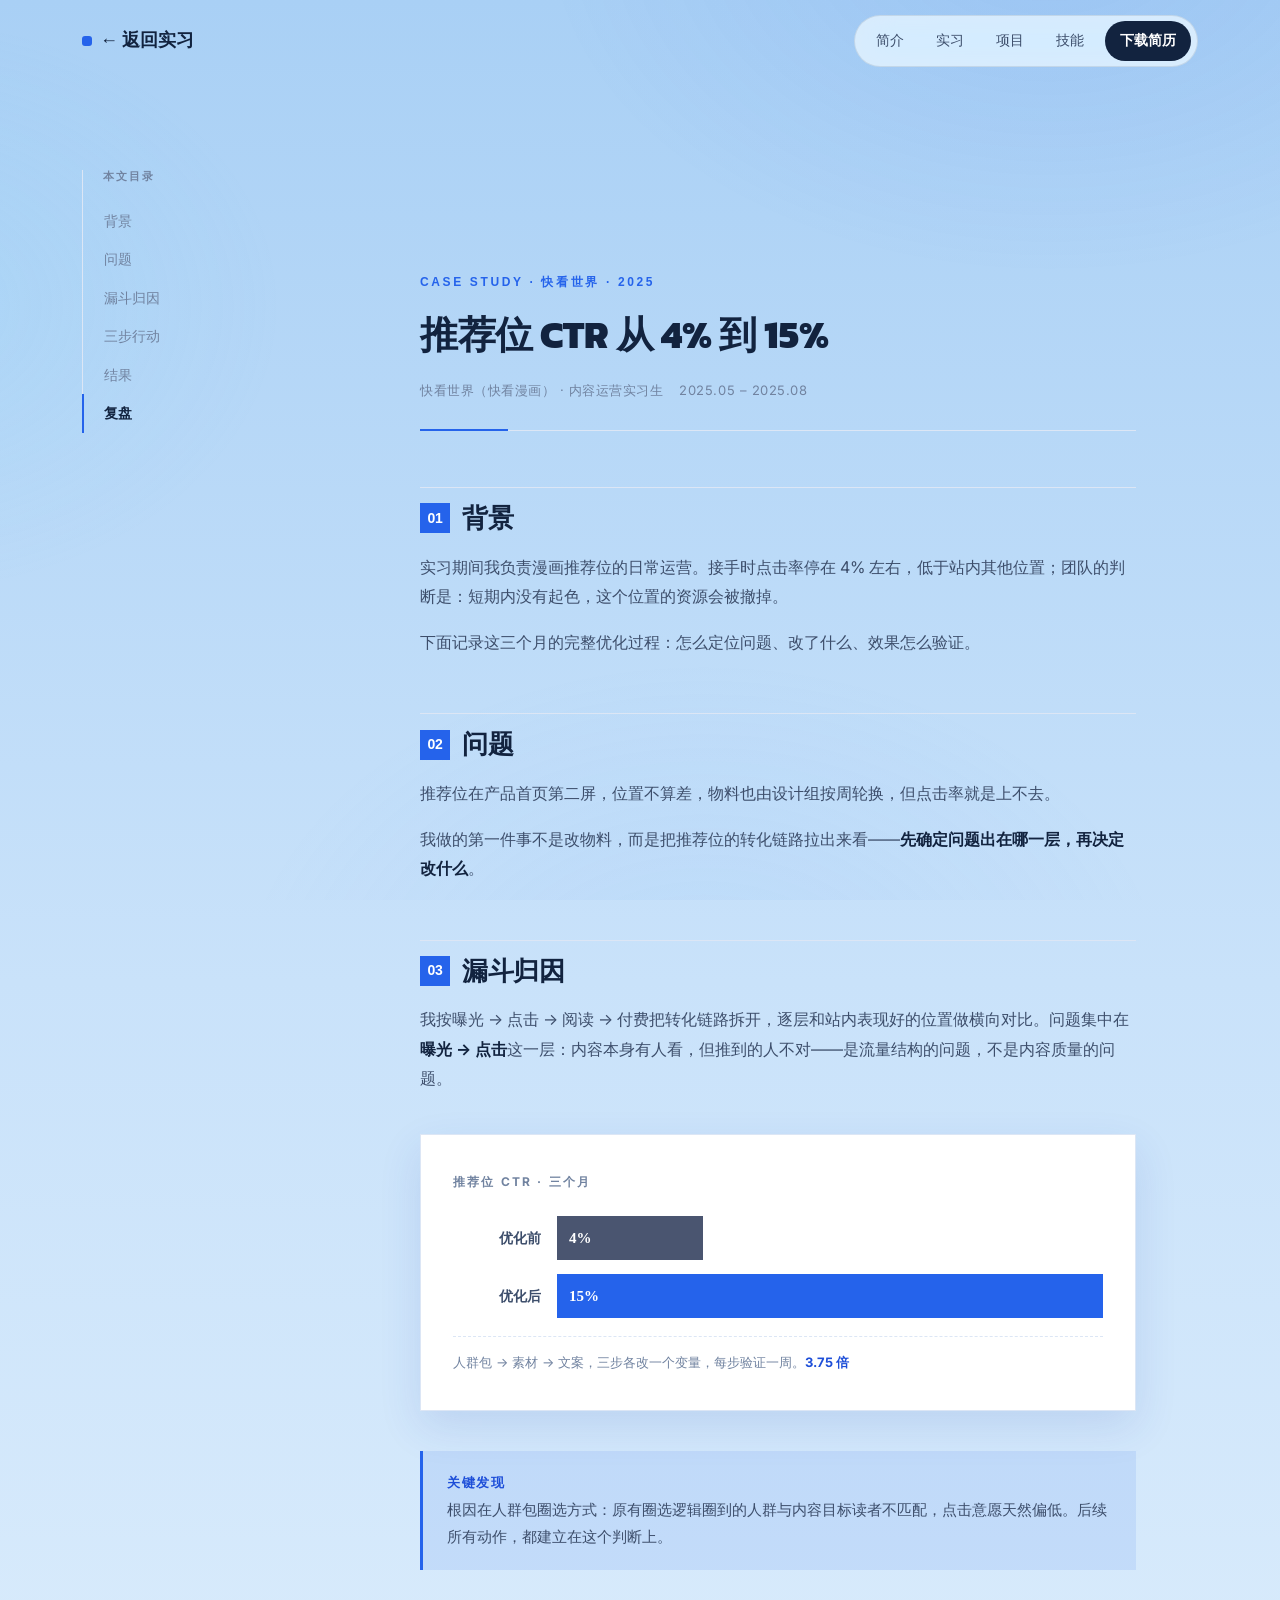
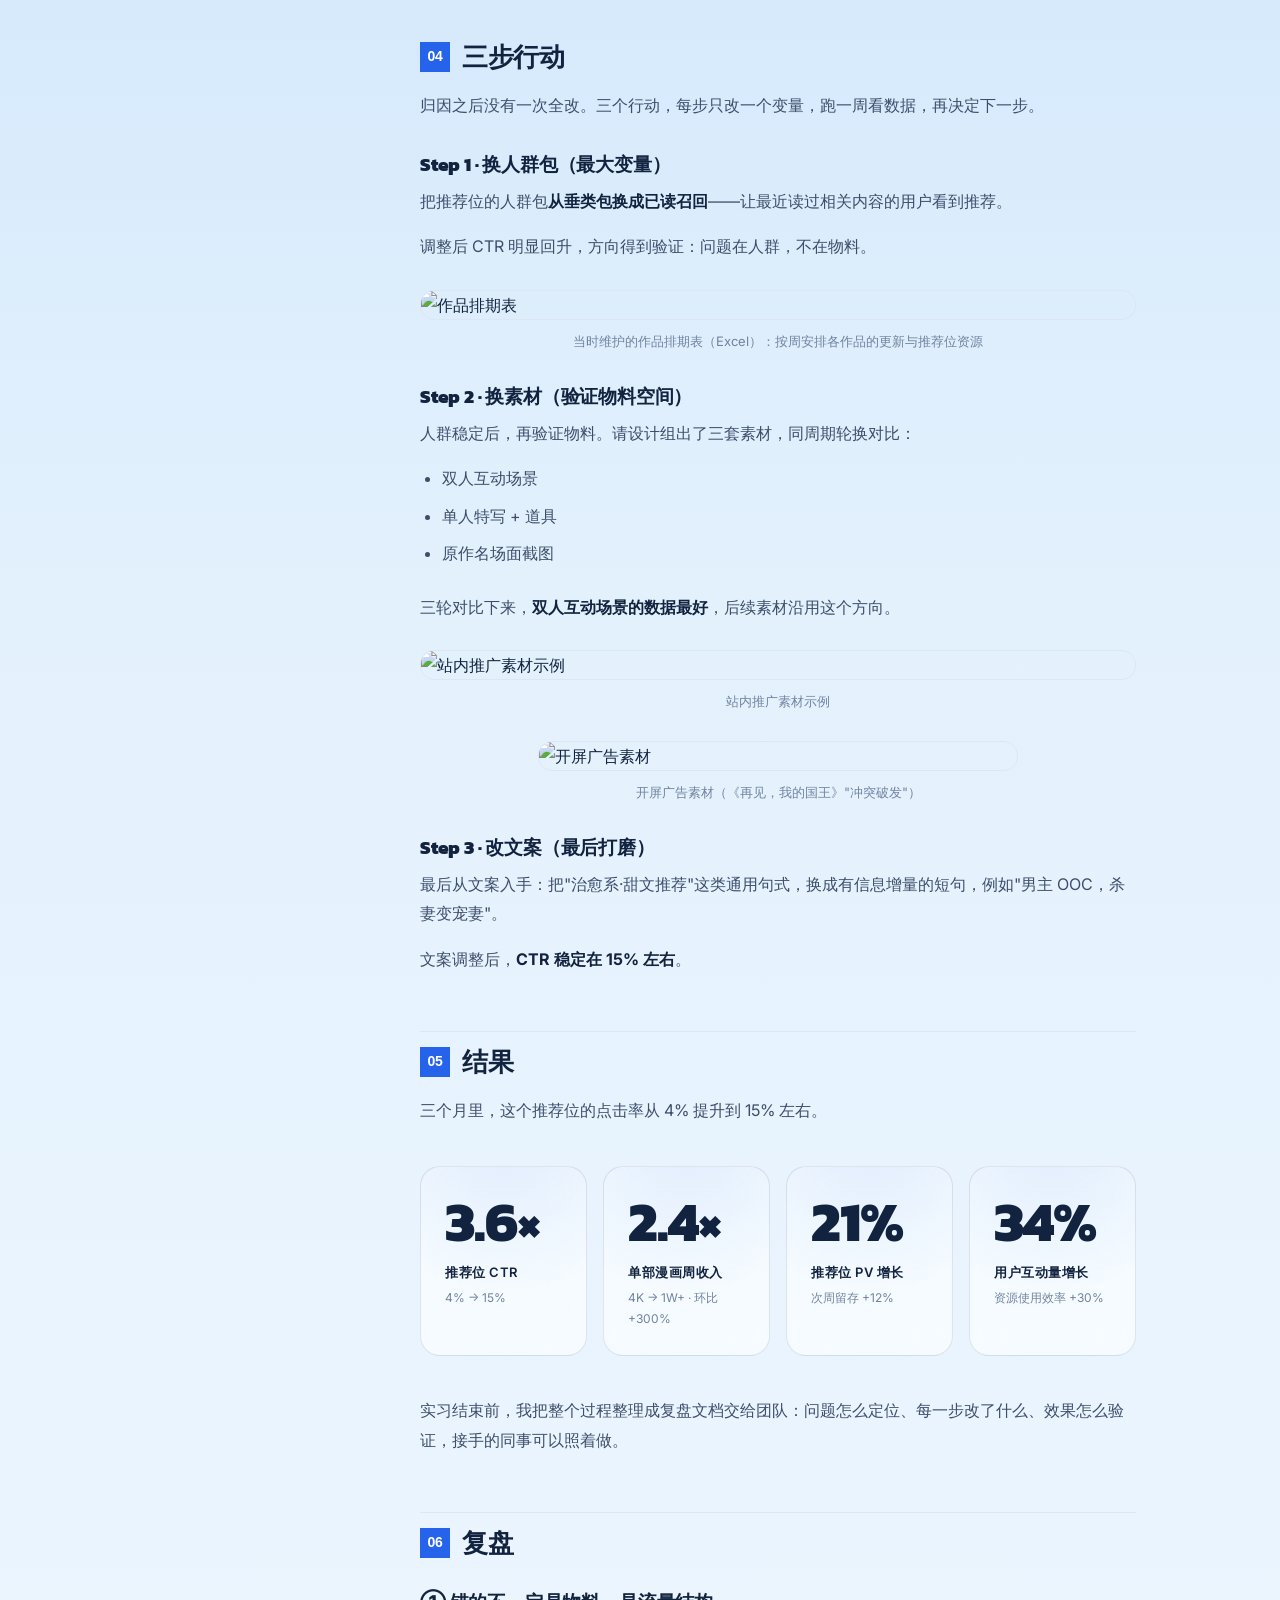
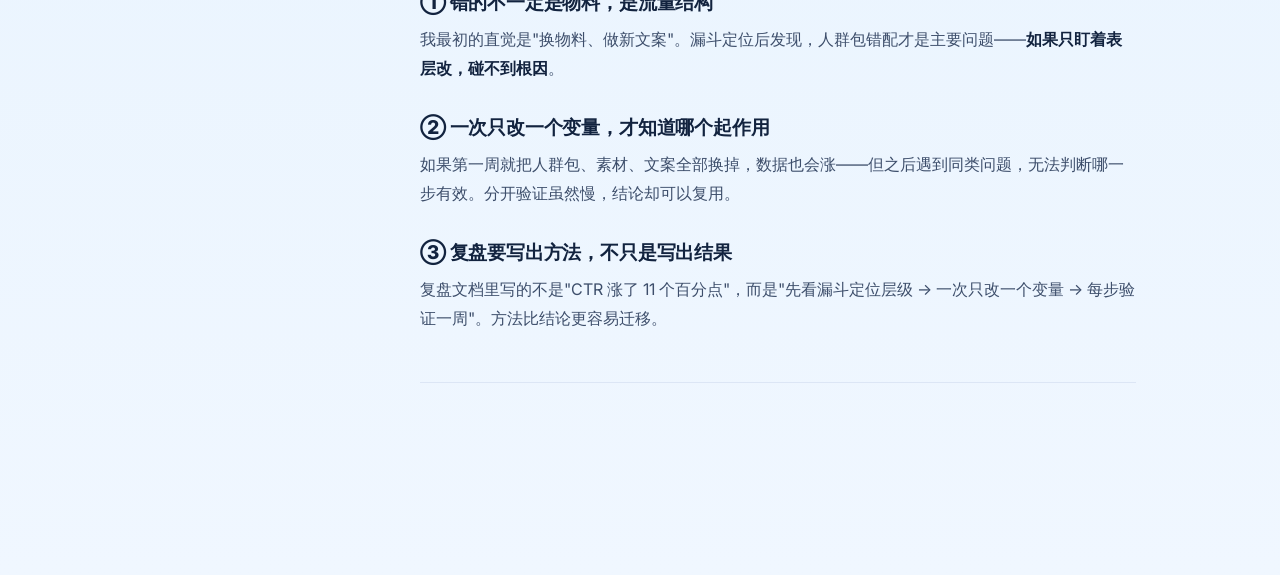
==== commit 3487d544: "Add files via upload" ====
--- a/case-kuaikan.html
+++ b/case-kuaikan.html
@@ -89,7 +89,7 @@
       <p>把推荐位的人群包<strong>从垂类包换成已读召回</strong>——让最近读过相关内容的用户看到推荐。</p>
       <p>调整后 CTR 明显回升，方向得到验证：问题在人群，不在物料。</p>
       <div class="figure">
-        <img src="assets/kuikan-excel.jpg" alt="作品排期表" data-zoom>
+        <img src="assets/kuikan-excel.webp" alt="作品排期表" data-zoom>
         <figcaption>当时维护的作品排期表（Excel）：按周安排各作品的更新与推荐位资源</figcaption>
       </div>
 
@@ -102,11 +102,11 @@
       </ul>
       <p>三轮对比下来，<strong>双人互动场景的数据最好</strong>，后续素材沿用这个方向。</p>
       <div class="figure">
-        <img src="assets/kuikan-1.jpg" alt="站内推广素材示例" data-zoom>
+        <img src="assets/kuikan-1.webp" alt="站内推广素材示例" data-zoom>
         <figcaption>站内推广素材示例</figcaption>
       </div>
       <div class="figure narrow">
-        <img src="assets/kuikan-4.jpg" alt="开屏广告素材" data-zoom>
+        <img src="assets/kuikan-4.webp" alt="开屏广告素材" data-zoom>
         <figcaption>开屏广告素材（《再见，我的国王》"冲突破发"）</figcaption>
       </div>
 
